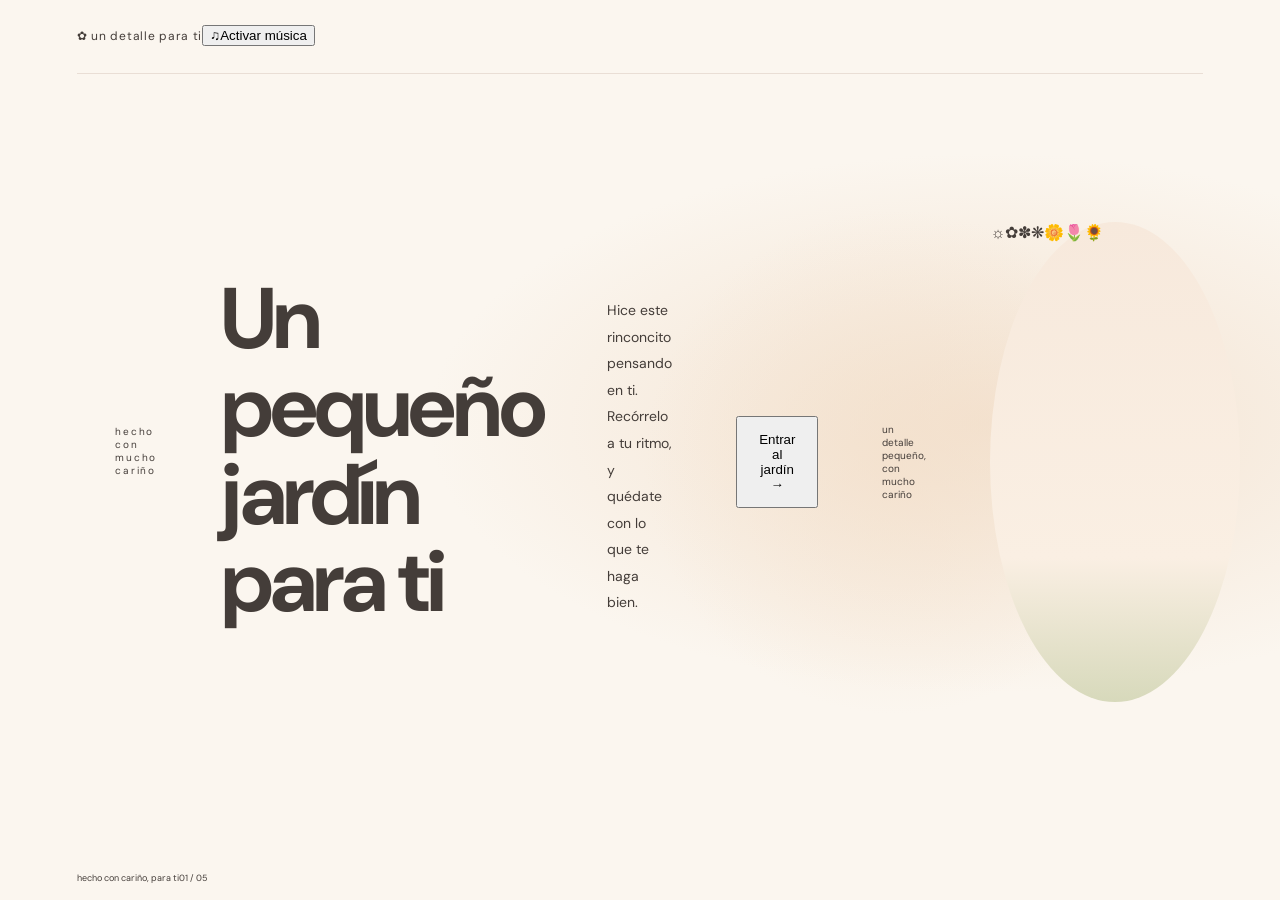
==== index.html @ b8c725e8 "Crear página de regalo" ====
<!doctype html>
<html lang="es">
<head>
  <meta charset="utf-8">
  <meta name="viewport" content="width=device-width, initial-scale=1">
  <meta name="theme-color" content="#fff8f1">
  <meta name="description" content="Un pequeño jardín hecho con cariño, para ti.">
  <title>Un jardín para ti</title>
  <link rel="preconnect" href="https://fonts.googleapis.com">
  <link rel="preconnect" href="https://fonts.gstatic.com" crossorigin>
  <link href="https://fonts.googleapis.com/css2?family=DM+Sans:wght@400;500;600;700&family=Playfair+Display:wght@500;600;700&display=swap" rel="stylesheet">
  <link rel="stylesheet" href="style.css">
  <script src="script.js" defer></script>
</head>
<body>
  <main class="garden" aria-live="polite">
    <div class="topline"><span class="brand"><span class="brand-dot">✿</span> un detalle para ti</span><button class="sound" id="sound" aria-pressed="false"><span id="soundIcon">♫</span><span id="soundLabel">Activar música</span></button></div>
    <div class="progress" aria-label="Progreso"><span id="progressFill"></span></div>
    <section class="scene active" data-scene="0">
      <div class="eyebrow">hecho con mucho cariño</div><div class="art art-meadow" aria-hidden="true"><span class="sun">☼</span><span class="floating f1">✿</span><span class="floating f2">✽</span><span class="floating f3">❋</span><span class="flower big">🌼</span><span class="flower small one">🌷</span><span class="flower small two">🌻</span><span class="hill"></span></div>
      <h1>Un pequeño jardín<br>para ti</h1><p class="copy">Hice este rinconcito pensando en ti.<br>Recórrelo a tu ritmo, y quédate con lo que te haga bien.</p>
      <button class="primary next">Entrar al jardín <span>→</span></button><p class="hint">un detalle pequeño, con mucho cariño</p>
    </section>
    <section class="scene" data-scene="1">
      <div class="eyebrow">01 · un poco de luz</div><div class="bouquet bouquet-sun" aria-hidden="true"><span>🌻</span><span>🌼</span><span>🌻</span><span>🌼</span><span>🌻</span><i>✿</i><i>✿</i></div>
      <h2>Como estas flores,<br>tú también haces<br>más bonito el día.</h2><p class="copy">Ojalá hoy encuentres una pequeña cosa que te saque una sonrisa. Y si no, también está bien.</p>
      <div class="nav"><button class="text-button back">← Volver</button><button class="primary next">Seguir <span>→</span></button></div>
    </section>
    <section class="scene" data-scene="2">
      <div class="eyebrow">02 · un lugar tranquilo</div><div class="bouquet bouquet-calm" aria-hidden="true"><span>🪻</span><span>🤍</span><span>🪻</span><span>🌿</span><span>🤍</span><span>🌿</span></div>
      <h2>No tienes que<br>estar bien todo<br>el tiempo.</h2><p class="copy">Puedes sentir lo que sientes, a tu manera y a tu tiempo. No tienes que cargar con todo en silencio.</p>
      <div class="note"><span>♡</span> Si quieres hablar, aquí estoy. Si prefieres compañía en silencio, también.</div>
      <div class="nav"><button class="text-button back">← Volver</button><button class="primary next">Seguir <span>→</span></button></div>
    </section>
    <section class="scene" data-scene="3">
      <div class="eyebrow">03 · cosas que se quedan</div><div class="memory-art" aria-hidden="true"><span>☁</span><div class="arch"><div class="arch-inner">🌷<br>🌿<br>🌼</div></div><span>✧</span></div>
      <h2>El cariño que<br>nos dan deja<br>huellitas de luz.</h2><p class="copy">Hay personas y momentos que siguen siendo parte de nosotros. Si recordarlo te hace bien, puedes guardar cerca lo bonito que compartieron.</p>
      <div class="nav"><button class="text-button back">← Volver</button><button class="primary next">Una última cosa <span>→</span></button></div>
    </section>
    <section class="scene" data-scene="4">
      <div class="eyebrow">para cerrar, un abrazo</div><div class="heart-art" aria-hidden="true"><span>♡</span><i>✿</i><i>✧</i><i>❋</i></div>
      <h2>No puedo quitar<br>lo que duele, pero<br>puedo estar aquí.</h2><p class="copy">Me importas mucho. Para los días ligeros y para los días difíciles. Gracias por dejarme acompañarte.</p>
      <div class="signature">con mucho cariño <span>♡</span></div><div class="nav"><button class="text-button back">← Volver</button><button class="primary" id="restart">Volver al inicio <span>↺</span></button></div>
    </section>
    <footer><span>hecho con cariño, para ti</span><span id="pageCount">01 / 05</span></footer>
  </main>
  <audio id="music" loop preload="none"><source src="music.mp3" type="audio/mpeg"></audio>
</body>
</html>
---- style.css ----
/* Experiencia a pantalla completa, adaptable a móvil y escritorio */
*{box-sizing:border-box}html,body{margin:0;min-height:100%;font-family:'DM Sans',sans-serif;color:#443d39}body{background:#fbf4ed}.garden{position:relative;width:100%;min-height:100svh;height:100svh;padding:24px clamp(22px,6vw,86px) 16px;border:0;border-radius:0;background:radial-gradient(ellipse at 77% 47%,#f3e2d0 0,transparent 40%),#fbf6ef;box-shadow:none;display:flex;flex-direction:column;overflow:hidden}.topline{height:39px;flex:none}.brand{font-size:12px;letter-spacing:.06em}.progress{height:1px;background:#e9ded5;margin-top:10px;flex:none}.progress span{background:#bd8274}.scene{position:absolute;inset:70px 0 47px;display:none;flex-direction:row;align-items:center;justify-content:space-between;text-align:left;padding:clamp(32px,9vw,150px);gap:5vw;animation:arrival .8s cubic-bezier(.2,.75,.2,1) both}.scene.active{display:flex}.scene:before{content:'';position:absolute;width:min(42vw,510px);height:min(42vw,510px);right:10%;top:50%;transform:translateY(-50%);background:radial-gradient(circle,#f3dfca9c 0,transparent 70%);border-radius:50%;z-index:-1}.scene:nth-of-type(3):before{background:radial-gradient(circle,#f6e2b777,transparent 70%)}.scene:nth-of-type(4):before{background:radial-gradient(circle,#e6e0eea8,transparent 70%)}.scene:nth-of-type(5):before{background:radial-gradient(circle,#e4e6d5a8,transparent 70%)}.scene:nth-of-type(6):before{background:radial-gradient(circle,#f4dfd8a8,transparent 70%)}@keyframes arrival{from{opacity:0;transform:translateY(22px)}to{opacity:1;transform:none}}.eyebrow{font-size:10px;letter-spacing:.18em;margin-bottom:21px}h1,h2{font-size:clamp(48px,7vw,86px);line-height:1.02;letter-spacing:-.04em;margin:0 0 20px}h2{font-size:clamp(42px,6vw,72px)}.copy{font-size:14px;line-height:1.9;max-width:390px;margin-bottom:24px}.scene>.art,.scene>.bouquet,.scene>.memory-art,.scene>.heart-art{order:2;flex:0 1 45%;max-width:480px;min-width:250px;height:min(57vh,480px);width:45%;margin:0 auto 0;animation:drift 6s ease-in-out infinite}.art-meadow{border-radius:50%;background:linear-gradient(#f7e9dc,#faefe3 70%,#d7d9bb)}.sun{animation:glow 4s infinite}.flower{animation:bloom 1.4s cubic-bezier(.2,.8,.2,1) both,drift 5s 1.5s ease-in-out infinite alternate}.flower.one{animation-delay:.2s,1.7s}.flower.two{animation-delay:.4s,1.9s}.bouquet{filter:drop-shadow(0 18px 20px #7760451b)}.bouquet span{animation:petal 4s ease-in-out infinite alternate}.bouquet span:nth-child(even){animation-delay:.5s}.memory-art{border-radius:48% 48% 20px 20px;background:linear-gradient(#e5e7d8,#eee4d6);font-size:42px}.arch{height:75%;width:58%;border:12px solid #f8f1e8}.arch-inner{font-size:clamp(30px,5vw,56px)}.heart-art>span{animation:heartbeat 2.5s infinite}.signature{font-size:20px}.nav{max-width:390px;margin-top:16px}footer{margin-top:auto;font-size:9px}.hint{font-size:10px}@keyframes drift{50%{transform:translateY(-10px)}}@keyframes bloom{from{transform:scale(.3) rotate(-20deg);opacity:0}to{opacity:1}}@keyframes glow{50%{opacity:.55;transform:scale(1.1)}}@keyframes petal{to{transform:translateY(-5px) rotate(3deg)}}@keyframes heartbeat{50%{transform:scale(1.08)}}.primary{padding:14px 21px}.primary:hover{transform:translateY(-2px)}button:focus-visible{outline:2px solid #a9635a;outline-offset:3px}@media(max-width:700px){.garden{padding:19px 22px 13px}.topline{height:34px}.progress{margin-top:10px}.scene{inset:64px 0 44px;flex-direction:column;justify-content:center;align-items:center;text-align:center;padding:20px 27px;gap:0}.scene:before{width:88vw;height:88vw;max-height:40vh;top:32%}.eyebrow{margin:0 0 10px;font-size:9px}.scene h1,.scene h2{font-size:clamp(39px,11vw,58px);margin:0 0 11px}.scene .copy{font-size:12px;line-height:1.7;margin:0 auto 12px}.scene>.art,.scene>.bouquet,.scene>.memory-art,.scene>.heart-art{order:0;flex:0 0 auto;width:min(73vw,315px);min-width:0;height:min(29svh,245px);margin:0 auto 6px}.art-meadow{width:min(66vw,255px)!important;height:min(27svh,220px)!important}.flower.big{font-size:58px}.flower.small{font-size:33px}.bouquet span{font-size:44px}.bouquet span:nth-child(2),.bouquet span:nth-child(5){font-size:38px}.memory-art{font-size:35px}.arch{height:77%;width:56%;border-width:9px}.heart-art>span{font-size:92px}.nav{max-width:330px;margin:10px auto 0}.primary{padding:12px 17px;font-size:12px}.text-button{font-size:11px}.note{font-size:10px;margin:0 auto 8px}.signature{font-size:17px;margin:2px 0 7px}footer{padding-top:9px}}@media(max-height:700px) and (max-width:700px){.scene{padding-top:8px;padding-bottom:8px}.scene>.art,.scene>.bouquet,.scene>.memory-art,.scene>.heart-art{height:23svh;margin-bottom:2px}.art-meadow{height:21svh!important}.scene h1,.scene h2{font-size:40px}.scene .copy{font-size:11px;margin-bottom:7px}.eyebrow{margin-bottom:5px}.nav{margin-top:4px}.note{padding:8px 10px}}
@media(prefers-reduced-motion:reduce){*,*::before,*::after{animation-duration:.01ms!important;animation-iteration-count:1!important;scroll-behavior:auto!important;transition-duration:.01ms!important}}
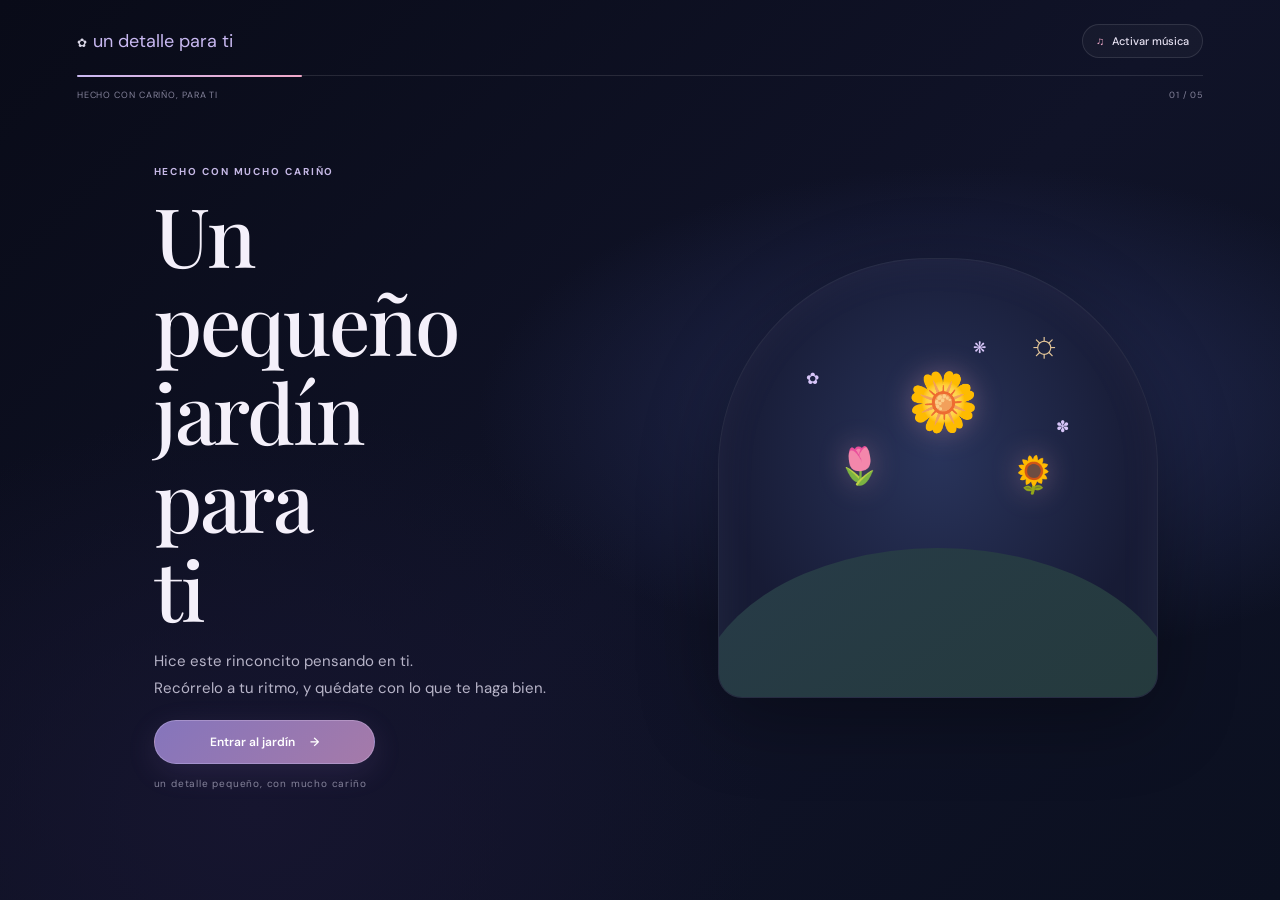
==== commit a3329bf3: "Actualizar tema nocturno y ordenar la página" ====
--- a/index.html
+++ b/index.html
@@ -1,49 +1,114 @@
 <!doctype html>
 <html lang="es">
-<head>
-  <meta charset="utf-8">
-  <meta name="viewport" content="width=device-width, initial-scale=1">
-  <meta name="theme-color" content="#fff8f1">
-  <meta name="description" content="Un pequeño jardín hecho con cariño, para ti.">
-  <title>Un jardín para ti</title>
-  <link rel="preconnect" href="https://fonts.googleapis.com">
-  <link rel="preconnect" href="https://fonts.gstatic.com" crossorigin>
-  <link href="https://fonts.googleapis.com/css2?family=DM+Sans:wght@400;500;600;700&family=Playfair+Display:wght@500;600;700&display=swap" rel="stylesheet">
-  <link rel="stylesheet" href="style.css">
-  <script src="script.js" defer></script>
-</head>
-<body>
-  <main class="garden" aria-live="polite">
-    <div class="topline"><span class="brand"><span class="brand-dot">✿</span> un detalle para ti</span><button class="sound" id="sound" aria-pressed="false"><span id="soundIcon">♫</span><span id="soundLabel">Activar música</span></button></div>
-    <div class="progress" aria-label="Progreso"><span id="progressFill"></span></div>
-    <section class="scene active" data-scene="0">
-      <div class="eyebrow">hecho con mucho cariño</div><div class="art art-meadow" aria-hidden="true"><span class="sun">☼</span><span class="floating f1">✿</span><span class="floating f2">✽</span><span class="floating f3">❋</span><span class="flower big">🌼</span><span class="flower small one">🌷</span><span class="flower small two">🌻</span><span class="hill"></span></div>
-      <h1>Un pequeño jardín<br>para ti</h1><p class="copy">Hice este rinconcito pensando en ti.<br>Recórrelo a tu ritmo, y quédate con lo que te haga bien.</p>
-      <button class="primary next">Entrar al jardín <span>→</span></button><p class="hint">un detalle pequeño, con mucho cariño</p>
-    </section>
-    <section class="scene" data-scene="1">
-      <div class="eyebrow">01 · un poco de luz</div><div class="bouquet bouquet-sun" aria-hidden="true"><span>🌻</span><span>🌼</span><span>🌻</span><span>🌼</span><span>🌻</span><i>✿</i><i>✿</i></div>
-      <h2>Como estas flores,<br>tú también haces<br>más bonito el día.</h2><p class="copy">Ojalá hoy encuentres una pequeña cosa que te saque una sonrisa. Y si no, también está bien.</p>
-      <div class="nav"><button class="text-button back">← Volver</button><button class="primary next">Seguir <span>→</span></button></div>
-    </section>
-    <section class="scene" data-scene="2">
-      <div class="eyebrow">02 · un lugar tranquilo</div><div class="bouquet bouquet-calm" aria-hidden="true"><span>🪻</span><span>🤍</span><span>🪻</span><span>🌿</span><span>🤍</span><span>🌿</span></div>
-      <h2>No tienes que<br>estar bien todo<br>el tiempo.</h2><p class="copy">Puedes sentir lo que sientes, a tu manera y a tu tiempo. No tienes que cargar con todo en silencio.</p>
-      <div class="note"><span>♡</span> Si quieres hablar, aquí estoy. Si prefieres compañía en silencio, también.</div>
-      <div class="nav"><button class="text-button back">← Volver</button><button class="primary next">Seguir <span>→</span></button></div>
-    </section>
-    <section class="scene" data-scene="3">
-      <div class="eyebrow">03 · cosas que se quedan</div><div class="memory-art" aria-hidden="true"><span>☁</span><div class="arch"><div class="arch-inner">🌷<br>🌿<br>🌼</div></div><span>✧</span></div>
-      <h2>El cariño que<br>nos dan deja<br>huellitas de luz.</h2><p class="copy">Hay personas y momentos que siguen siendo parte de nosotros. Si recordarlo te hace bien, puedes guardar cerca lo bonito que compartieron.</p>
-      <div class="nav"><button class="text-button back">← Volver</button><button class="primary next">Una última cosa <span>→</span></button></div>
-    </section>
-    <section class="scene" data-scene="4">
-      <div class="eyebrow">para cerrar, un abrazo</div><div class="heart-art" aria-hidden="true"><span>♡</span><i>✿</i><i>✧</i><i>❋</i></div>
-      <h2>No puedo quitar<br>lo que duele, pero<br>puedo estar aquí.</h2><p class="copy">Me importas mucho. Para los días ligeros y para los días difíciles. Gracias por dejarme acompañarte.</p>
-      <div class="signature">con mucho cariño <span>♡</span></div><div class="nav"><button class="text-button back">← Volver</button><button class="primary" id="restart">Volver al inicio <span>↺</span></button></div>
-    </section>
-    <footer><span>hecho con cariño, para ti</span><span id="pageCount">01 / 05</span></footer>
-  </main>
-  <audio id="music" loop preload="none"><source src="music.mp3" type="audio/mpeg"></audio>
-</body>
+  <head>
+    <meta charset="utf-8">
+    <meta name="viewport" content="width=device-width, initial-scale=1">
+    <meta name="theme-color" content="#090b18">
+    <meta name="description" content="Un pequeño jardín hecho con cariño, para ti.">
+    <title>Un jardín para ti</title>
+    <link rel="preconnect" href="https://fonts.googleapis.com">
+    <link rel="preconnect" href="https://fonts.gstatic.com" crossorigin>
+    <link href="https://fonts.googleapis.com/css2?family=DM+Sans:wght@400;500;600;700&family=Playfair+Display:wght@500;600;700&display=swap" rel="stylesheet">
+    <link rel="stylesheet" href="style.css">
+    <script src="script.js" defer></script>
+  </head>
+  <body>
+    <main class="garden" aria-live="polite">
+      <div class="topline">
+        <span class="brand"><span class="brand-dot">✿</span> un detalle para ti</span>
+        <button class="sound" id="sound" aria-pressed="false">
+          <span id="soundIcon">♫</span>
+          <span id="soundLabel">Activar música</span>
+        </button>
+      </div>
+
+      <div class="progress" aria-label="Progreso">
+        <span id="progressFill"></span>
+      </div>
+
+      <section class="scene active" data-scene="0">
+        <div class="eyebrow">hecho con mucho cariño</div>
+        <div class="art art-meadow" aria-hidden="true">
+          <span class="sun">☼</span>
+          <span class="floating f1">✿</span>
+          <span class="floating f2">✽</span>
+          <span class="floating f3">❋</span>
+          <span class="flower big">🌼</span>
+          <span class="flower small one">🌷</span>
+          <span class="flower small two">🌻</span>
+          <span class="hill"></span>
+        </div>
+        <h1>Un pequeño jardín<br>para ti</h1>
+        <p class="copy">Hice este rinconcito pensando en ti.<br>Recórrelo a tu ritmo, y quédate con lo que te haga bien.</p>
+        <button class="primary next">Entrar al jardín <span>→</span></button>
+        <p class="hint">un detalle pequeño, con mucho cariño</p>
+      </section>
+
+      <section class="scene" data-scene="1">
+        <div class="eyebrow">01 · un poco de luz</div>
+        <div class="bouquet bouquet-sun" aria-hidden="true">
+          <span>🌻</span><span>🌼</span><span>🌻</span><span>🌼</span><span>🌻</span>
+          <i>✿</i><i>✿</i>
+        </div>
+        <h2>Como estas flores,<br>tú también haces<br>más bonito el día.</h2>
+        <p class="copy">Ojalá hoy encuentres una pequeña cosa que te saque una sonrisa. Y si no, también está bien.</p>
+        <div class="nav">
+          <button class="text-button back">← Volver</button>
+          <button class="primary next">Seguir <span>→</span></button>
+        </div>
+      </section>
+
+      <section class="scene" data-scene="2">
+        <div class="eyebrow">02 · un lugar tranquilo</div>
+        <div class="bouquet bouquet-calm" aria-hidden="true">
+          <span>🪻</span><span>🤍</span><span>🪻</span><span>🌿</span><span>🤍</span><span>🌿</span>
+        </div>
+        <h2>No tienes que<br>estar bien todo<br>el tiempo.</h2>
+        <p class="copy">Puedes sentir lo que sientes, a tu manera y a tu tiempo. No tienes que cargar con todo en silencio.</p>
+        <div class="note"><span>♡</span> Si quieres hablar, aquí estoy. Si prefieres compañía en silencio, también.</div>
+        <div class="nav">
+          <button class="text-button back">← Volver</button>
+          <button class="primary next">Seguir <span>→</span></button>
+        </div>
+      </section>
+
+      <section class="scene" data-scene="3">
+        <div class="eyebrow">03 · cosas que se quedan</div>
+        <div class="memory-art" aria-hidden="true">
+          <span>☁</span>
+          <div class="arch"><div class="arch-inner">🌷<br>🌿<br>🌼</div></div>
+          <span>✧</span>
+        </div>
+        <h2>El cariño que<br>nos dan deja<br>huellitas de luz.</h2>
+        <p class="copy">Hay personas y momentos que siguen siendo parte de nosotros. Si recordarlo te hace bien, puedes guardar cerca lo bonito que compartieron.</p>
+        <div class="nav">
+          <button class="text-button back">← Volver</button>
+          <button class="primary next">Una última cosa <span>→</span></button>
+        </div>
+      </section>
+
+      <section class="scene" data-scene="4">
+        <div class="eyebrow">para cerrar, un abrazo</div>
+        <div class="heart-art" aria-hidden="true">
+          <span>♡</span><i>✿</i><i>✧</i><i>❋</i>
+        </div>
+        <h2>No puedo quitar<br>lo que duele, pero<br>puedo estar aquí.</h2>
+        <p class="copy">Me importas mucho. Para los días ligeros y para los días difíciles. Gracias por dejarme acompañarte.</p>
+        <div class="signature">con mucho cariño <span>♡</span></div>
+        <div class="nav">
+          <button class="text-button back">← Volver</button>
+          <button class="primary" id="restart">Volver al inicio <span>↺</span></button>
+        </div>
+      </section>
+
+      <footer>
+        <span>hecho con cariño, para ti</span>
+        <span id="pageCount">01 / 05</span>
+      </footer>
+    </main>
+
+    <audio id="music" loop preload="none">
+      <source src="music.mp3" type="audio/mpeg">
+    </audio>
+  </body>
 </html>
--- a/style.css
+++ b/style.css
@@ -1,3 +1,237 @@
-/* Experiencia a pantalla completa, adaptable a móvil y escritorio */
-*{box-sizing:border-box}html,body{margin:0;min-height:100%;font-family:'DM Sans',sans-serif;color:#443d39}body{background:#fbf4ed}.garden{position:relative;width:100%;min-height:100svh;height:100svh;padding:24px clamp(22px,6vw,86px) 16px;border:0;border-radius:0;background:radial-gradient(ellipse at 77% 47%,#f3e2d0 0,transparent 40%),#fbf6ef;box-shadow:none;display:flex;flex-direction:column;overflow:hidden}.topline{height:39px;flex:none}.brand{font-size:12px;letter-spacing:.06em}.progress{height:1px;background:#e9ded5;margin-top:10px;flex:none}.progress span{background:#bd8274}.scene{position:absolute;inset:70px 0 47px;display:none;flex-direction:row;align-items:center;justify-content:space-between;text-align:left;padding:clamp(32px,9vw,150px);gap:5vw;animation:arrival .8s cubic-bezier(.2,.75,.2,1) both}.scene.active{display:flex}.scene:before{content:'';position:absolute;width:min(42vw,510px);height:min(42vw,510px);right:10%;top:50%;transform:translateY(-50%);background:radial-gradient(circle,#f3dfca9c 0,transparent 70%);border-radius:50%;z-index:-1}.scene:nth-of-type(3):before{background:radial-gradient(circle,#f6e2b777,transparent 70%)}.scene:nth-of-type(4):before{background:radial-gradient(circle,#e6e0eea8,transparent 70%)}.scene:nth-of-type(5):before{background:radial-gradient(circle,#e4e6d5a8,transparent 70%)}.scene:nth-of-type(6):before{background:radial-gradient(circle,#f4dfd8a8,transparent 70%)}@keyframes arrival{from{opacity:0;transform:translateY(22px)}to{opacity:1;transform:none}}.eyebrow{font-size:10px;letter-spacing:.18em;margin-bottom:21px}h1,h2{font-size:clamp(48px,7vw,86px);line-height:1.02;letter-spacing:-.04em;margin:0 0 20px}h2{font-size:clamp(42px,6vw,72px)}.copy{font-size:14px;line-height:1.9;max-width:390px;margin-bottom:24px}.scene>.art,.scene>.bouquet,.scene>.memory-art,.scene>.heart-art{order:2;flex:0 1 45%;max-width:480px;min-width:250px;height:min(57vh,480px);width:45%;margin:0 auto 0;animation:drift 6s ease-in-out infinite}.art-meadow{border-radius:50%;background:linear-gradient(#f7e9dc,#faefe3 70%,#d7d9bb)}.sun{animation:glow 4s infinite}.flower{animation:bloom 1.4s cubic-bezier(.2,.8,.2,1) both,drift 5s 1.5s ease-in-out infinite alternate}.flower.one{animation-delay:.2s,1.7s}.flower.two{animation-delay:.4s,1.9s}.bouquet{filter:drop-shadow(0 18px 20px #7760451b)}.bouquet span{animation:petal 4s ease-in-out infinite alternate}.bouquet span:nth-child(even){animation-delay:.5s}.memory-art{border-radius:48% 48% 20px 20px;background:linear-gradient(#e5e7d8,#eee4d6);font-size:42px}.arch{height:75%;width:58%;border:12px solid #f8f1e8}.arch-inner{font-size:clamp(30px,5vw,56px)}.heart-art>span{animation:heartbeat 2.5s infinite}.signature{font-size:20px}.nav{max-width:390px;margin-top:16px}footer{margin-top:auto;font-size:9px}.hint{font-size:10px}@keyframes drift{50%{transform:translateY(-10px)}}@keyframes bloom{from{transform:scale(.3) rotate(-20deg);opacity:0}to{opacity:1}}@keyframes glow{50%{opacity:.55;transform:scale(1.1)}}@keyframes petal{to{transform:translateY(-5px) rotate(3deg)}}@keyframes heartbeat{50%{transform:scale(1.08)}}.primary{padding:14px 21px}.primary:hover{transform:translateY(-2px)}button:focus-visible{outline:2px solid #a9635a;outline-offset:3px}@media(max-width:700px){.garden{padding:19px 22px 13px}.topline{height:34px}.progress{margin-top:10px}.scene{inset:64px 0 44px;flex-direction:column;justify-content:center;align-items:center;text-align:center;padding:20px 27px;gap:0}.scene:before{width:88vw;height:88vw;max-height:40vh;top:32%}.eyebrow{margin:0 0 10px;font-size:9px}.scene h1,.scene h2{font-size:clamp(39px,11vw,58px);margin:0 0 11px}.scene .copy{font-size:12px;line-height:1.7;margin:0 auto 12px}.scene>.art,.scene>.bouquet,.scene>.memory-art,.scene>.heart-art{order:0;flex:0 0 auto;width:min(73vw,315px);min-width:0;height:min(29svh,245px);margin:0 auto 6px}.art-meadow{width:min(66vw,255px)!important;height:min(27svh,220px)!important}.flower.big{font-size:58px}.flower.small{font-size:33px}.bouquet span{font-size:44px}.bouquet span:nth-child(2),.bouquet span:nth-child(5){font-size:38px}.memory-art{font-size:35px}.arch{height:77%;width:56%;border-width:9px}.heart-art>span{font-size:92px}.nav{max-width:330px;margin:10px auto 0}.primary{padding:12px 17px;font-size:12px}.text-button{font-size:11px}.note{font-size:10px;margin:0 auto 8px}.signature{font-size:17px;margin:2px 0 7px}footer{padding-top:9px}}@media(max-height:700px) and (max-width:700px){.scene{padding-top:8px;padding-bottom:8px}.scene>.art,.scene>.bouquet,.scene>.memory-art,.scene>.heart-art{height:23svh;margin-bottom:2px}.art-meadow{height:21svh!important}.scene h1,.scene h2{font-size:40px}.scene .copy{font-size:11px;margin-bottom:7px}.eyebrow{margin-bottom:5px}.nav{margin-top:4px}.note{padding:8px 10px}}
-@media(prefers-reduced-motion:reduce){*,*::before,*::after{animation-duration:.01ms!important;animation-iteration-count:1!important;scroll-behavior:auto!important;transition-duration:.01ms!important}}
+:root {
+  color-scheme: dark;
+  --ink: #f2edf7;
+  --muted: #b7b4c8;
+  --lavender: #c9b9f2;
+  --pink: #f0a8c8;
+  --line: #ffffff1c;
+  --night: #090b18;
+  --panel: #111529;
+}
+
+* { box-sizing: border-box; }
+html, body { min-height: 100%; margin: 0; }
+body {
+  background: var(--night);
+  color: var(--ink);
+  font-family: 'DM Sans', sans-serif;
+}
+button { font: inherit; }
+.garden {
+  position: relative;
+  display: flex;
+  width: 100%;
+  min-height: 620px;
+  height: 100svh;
+  flex-direction: column;
+  overflow: hidden;
+  padding: 24px clamp(22px, 6vw, 86px) 16px;
+  background:
+    radial-gradient(ellipse at 76% 46%, #242c56 0, transparent 36%),
+    radial-gradient(ellipse at 20% 90%, #16152f 0, transparent 35%),
+    linear-gradient(135deg, #090b18, #101328 55%, #0b1020);
+}
+.topline {
+  z-index: 3;
+  display: flex;
+  min-height: 34px;
+  align-items: center;
+  justify-content: space-between;
+}
+.brand { color: var(--lavender); font-size: 18px; }
+.brand > span:last-child { color: #dad7e7; font-size: 12px; letter-spacing: .06em; }
+.sound {
+  cursor: pointer;
+  border: 1px solid var(--line);
+  border-radius: 24px;
+  padding: 9px 13px;
+  background: #ffffff08;
+  color: #e7e2f3;
+  font: 500 11px 'DM Sans', sans-serif;
+  transition: background .25s, border-color .25s;
+}
+.sound:hover { border-color: #c9b9f277; background: #c9b9f211; }
+.sound span:first-child { margin-right: 5px; color: var(--pink); }
+.progress { height: 1px; flex: none; margin-top: 17px; background: var(--line); }
+.progress span {
+  display: block;
+  width: 20%;
+  height: 2px;
+  border-radius: 2px;
+  background: linear-gradient(90deg, var(--lavender), var(--pink));
+  transition: width .5s ease;
+}
+.scene {
+  position: absolute;
+  inset: 78px 0 48px;
+  display: none;
+  flex-direction: column;
+  align-items: center;
+  justify-content: center;
+  overflow: hidden;
+  padding: 30px 7vw;
+  text-align: center;
+  animation: arrive .65s ease both;
+}
+.scene.active { display: flex; }
+@keyframes arrive {
+  from { opacity: 0; transform: translateY(16px); }
+  to { opacity: 1; transform: translateY(0); }
+}
+.eyebrow {
+  margin: 0 0 14px;
+  color: #c6b9e6;
+  font-size: 10px;
+  font-weight: 700;
+  letter-spacing: .19em;
+  text-transform: uppercase;
+}
+h1, h2 {
+  max-width: 820px;
+  margin: 5px 0 15px;
+  color: #f4f0fa;
+  font: 500 clamp(40px, 5.2vw, 70px)/1.08 'Playfair Display', serif;
+  letter-spacing: -.025em;
+  text-wrap: balance;
+}
+h1 { font-size: clamp(46px, 6.5vw, 82px); }
+.copy {
+  width: min(100%, 520px);
+  margin: 0 auto 20px;
+  color: var(--muted);
+  font-size: 15px;
+  line-height: 1.8;
+  text-wrap: pretty;
+}
+.primary {
+  cursor: pointer;
+  border: 1px solid #d4c8f255;
+  border-radius: 28px;
+  padding: 13px 21px;
+  background: linear-gradient(135deg, #8575bc, #a57aa9);
+  color: white;
+  font-size: 12px;
+  font-weight: 600;
+  box-shadow: 0 8px 30px #9a7bce24;
+  transition: transform .2s, box-shadow .2s;
+}
+.primary:hover { transform: translateY(-2px); box-shadow: 0 12px 32px #9a7bce40; }
+.primary span { margin-left: 12px; }
+.hint { margin: 13px 0 0; color: #85839b; font-size: 10px; letter-spacing: .08em; }
+.art, .bouquet, .memory-art, .heart-art {
+  position: relative;
+  display: grid;
+  width: min(100%, 340px);
+  height: clamp(150px, 25vh, 240px);
+  flex: none;
+  place-items: center;
+  margin: 0 auto 15px;
+}
+.art-meadow {
+  overflow: hidden;
+  border: 1px solid #ffffff12;
+  border-radius: 48% 48% 24px 24px;
+  background: radial-gradient(ellipse at 50% 45%, #29345b, #171b35 68%, #171d32);
+  box-shadow: 0 20px 80px #0005, inset 0 0 40px #ad9ef013;
+}
+.sun {
+  position: absolute;
+  top: 14%;
+  right: 22%;
+  color: #e6c89a;
+  font-size: 36px;
+  animation: glow 4s ease-in-out infinite;
+}
+.flower { position: absolute; z-index: 2; filter: drop-shadow(0 0 14px #f5aac455); animation: sway 4s ease-in-out infinite alternate; }
+.flower.big { top: 24%; left: 43%; font-size: 58px; }
+.flower.small { font-size: 36px; }
+.flower.one { top: 42%; left: 27%; animation-delay: -.6s; }
+.flower.two { top: 44%; right: 23%; animation-delay: -1.2s; }
+.hill { position: absolute; right: -5%; bottom: -36%; left: -5%; height: 70%; border-radius: 50% 50% 0 0; background: linear-gradient(145deg, #273b48, #243a39); }
+.floating, .star { position: absolute; color: #d7c5f8; animation: sparkle 2.5s ease-in-out infinite; }
+.f1 { top: 25%; left: 20%; }.f2 { top: 36%; right: 20%; animation-delay: .8s; }.f3 { top: 18%; left: 58%; animation-delay: 1.4s; }
+.bouquet { min-height: 170px; overflow: hidden; border-radius: 48%; background: radial-gradient(ellipse, #302942, #171b32 68%, transparent 70%); font-size: 49px; }
+.bouquet span { margin-left: -9px; font-size: 43px; }
+.bouquet-sun i { position: absolute; z-index: 2; color: #e8c77f; font-style: normal; }
+.bouquet-sun i:first-of-type { top: 23%; left: 23%; }.bouquet-sun i:last-of-type { top: 28%; right: 23%; }
+.bouquet-calm { background: radial-gradient(ellipse, #292b4a, #171a30 68%, transparent 70%); }
+.note { width: min(100%, 430px); margin: 0 auto 10px; border: 1px solid #ffffff16; border-radius: 14px; padding: 11px 15px; background: #ffffff08; color: #ccc5dd; font-size: 12px; line-height: 1.6; }
+.note span { margin-right: 6px; color: var(--pink); }
+.memory-art { border: 1px solid #ffffff13; border-radius: 48% 48% 18px 18px; background: linear-gradient(#222c44, #1b2940 70%, #223b3c); }
+.memory-art > span { position: absolute; top: 18%; right: 20%; color: #e2c98e; }
+.arch { width: 125px; height: 82%; border: 9px solid #b9abc846; border-bottom: 0; border-radius: 80px 80px 0 0; padding: 10px 10px 0; }
+.arch-inner { display: grid; height: 100%; place-content: center; border-radius: 60px 60px 0 0; background: linear-gradient(#29344a, #30414a); font-size: 30px; line-height: 1.2; }
+.heart-art { background: radial-gradient(circle, #442b48, #1b1c36 58%, transparent 70%); }
+.heart-art > span { color: #f0a8c8; font: 130px 'Playfair Display', serif; text-shadow: 0 0 35px #f0a8c866; animation: heartbeat 2.4s ease-in-out infinite; }
+.heart-art i { position: absolute; color: #d5c3f2; font-size: 21px; font-style: normal; animation: sparkle 2s infinite; }
+.heart-art i:nth-of-type(1) { top: 20%; left: 21%; }.heart-art i:nth-of-type(2) { top: 28%; right: 18%; }.heart-art i:nth-of-type(3) { bottom: 20%; left: 29%; }
+.signature { margin: 0 0 11px; color: #d7c9e8; font: italic 17px 'Playfair Display', serif; }
+.signature span { color: var(--pink); }
+.nav { display: flex; width: min(100%, 440px); align-items: center; justify-content: space-between; margin: 5px auto 0; }
+.text-button { cursor: pointer; border: 0; padding: 10px 2px; background: transparent; color: #aaa5bd; font: 500 11px 'DM Sans', sans-serif; }
+footer { display: flex; min-height: 25px; align-items: end; justify-content: space-between; color: #85839b; font-size: 9px; letter-spacing: .1em; text-transform: uppercase; }
+@keyframes sparkle { 50% { opacity: .45; transform: scale(.78); } }
+@keyframes sway { to { transform: rotate(5deg) translateY(-4px); } }
+@keyframes glow { 50% { opacity: .62; transform: scale(1.1); } }
+@keyframes heartbeat { 50% { transform: scale(1.08); } }
+
+@media (min-width: 900px) and (min-height: 650px) {
+  .scene { display: none; flex-direction: row; gap: clamp(5vw, 9vw, 150px); padding: 90px 12vw 65px; text-align: left; }
+  .scene.active { display: flex; }
+  .scene > .eyebrow, .scene > h1, .scene > h2, .scene > .copy, .scene > .primary, .scene > .hint, .scene > .note, .scene > .signature, .scene > .nav { width: min(48%, 500px); max-width: 500px; margin-left: 0; margin-right: 0; }
+  .scene > .eyebrow { align-self: end; margin-bottom: -5px; }
+  .scene > h1, .scene > h2 { align-self: end; }
+  .scene > .copy { align-self: start; }
+  .scene > .art, .scene > .bouquet, .scene > .memory-art, .scene > .heart-art { width: min(37vw, 420px); height: min(55vh, 440px); margin: 0; }
+  .scene > .nav { justify-content: space-between; }
+}
+@media (max-width: 520px) {
+  .garden { min-height: 560px; padding: 17px 20px 12px; }
+  .topline { min-height: 32px; }
+  .progress { margin-top: 12px; }
+  .scene { inset: 66px 0 42px; padding: 18px 24px; }
+  h1 { font-size: clamp(43px, 12vw, 58px); }
+  h2 { font-size: clamp(35px, 9vw, 47px); }
+  .copy { max-width: 390px; font-size: 13px; line-height: 1.7; }
+  .art, .bouquet, .memory-art, .heart-art { height: min(24vh, 190px); margin-bottom: 10px; }
+  .flower.big { font-size: 49px; }
+  .flower.small { font-size: 30px; }
+  .bouquet { font-size: 39px; }.bouquet span { font-size: 34px; }
+  .heart-art > span { font-size: 105px; }
+  footer { font-size: 8px; }
+}
+@media (prefers-reduced-motion: reduce) {
+  *, *::before, *::after { scroll-behavior: auto !important; animation-duration: .01ms !important; animation-iteration-count: 1 !important; transition-duration: .01ms !important; }
+}
+@media (min-width: 900px) and (min-height: 650px) {
+  .scene {
+    display: none;
+    grid-template-columns: minmax(0, 1fr) minmax(320px, 42%);
+    grid-template-rows: auto auto auto auto auto auto;
+    align-content: center;
+    align-items: center;
+    justify-items: start;
+    column-gap: clamp(50px, 8vw, 130px);
+    row-gap: 0;
+    padding: 90px 12vw 65px;
+    text-align: left;
+  }
+  .scene.active { display: grid; }
+  .scene > .eyebrow { grid-column: 1; grid-row: 1; margin: 0 0 12px; }
+  .scene > .art, .scene > .bouquet, .scene > .memory-art, .scene > .heart-art {
+    grid-column: 2;
+    grid-row: 1 / span 6;
+    width: min(38vw, 440px);
+    height: min(55vh, 440px);
+    margin: 0;
+  }
+  .scene > h1, .scene > h2 { grid-column: 1; grid-row: 2; margin: 0 0 16px; }
+  .scene > .copy { grid-column: 1; grid-row: 3; width: min(100%, 480px); margin: 0 0 18px; }
+  .scene > .primary { grid-column: 1; grid-row: 4; }
+  .scene > .hint { grid-column: 1; grid-row: 5; }
+  .scene > .note { grid-column: 1; grid-row: 4; width: min(100%, 430px); margin: 0 0 8px; }
+  .scene > .signature { grid-column: 1; grid-row: 4; }
+  .scene > .nav { grid-column: 1; grid-row: 5; width: min(100%, 440px); margin: 0; }
+  .scene:has(.note) > .nav { grid-row: 5; }
+  .scene:has(.signature) > .nav { grid-row: 5; }
+}
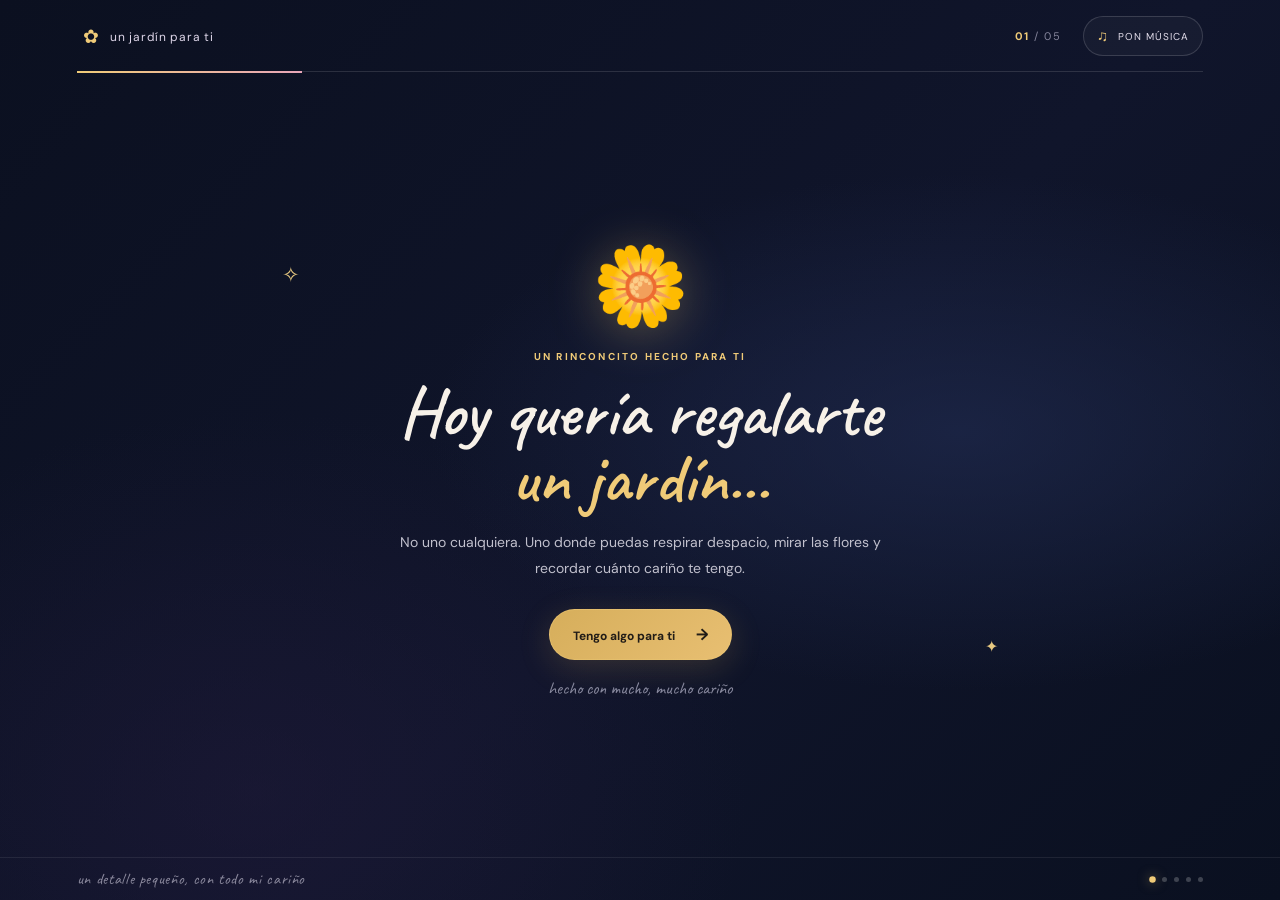
==== commit d766de4b: "Dar más personalidad al jardín" ====
--- a/index.html
+++ b/index.html
@@ -1,114 +1,102 @@
 <!doctype html>
 <html lang="es">
-  <head>
-    <meta charset="utf-8">
-    <meta name="viewport" content="width=device-width, initial-scale=1">
-    <meta name="theme-color" content="#090b18">
-    <meta name="description" content="Un pequeño jardín hecho con cariño, para ti.">
-    <title>Un jardín para ti</title>
-    <link rel="preconnect" href="https://fonts.googleapis.com">
-    <link rel="preconnect" href="https://fonts.gstatic.com" crossorigin>
-    <link href="https://fonts.googleapis.com/css2?family=DM+Sans:wght@400;500;600;700&family=Playfair+Display:wght@500;600;700&display=swap" rel="stylesheet">
-    <link rel="stylesheet" href="style.css">
-    <script src="script.js" defer></script>
-  </head>
-  <body>
-    <main class="garden" aria-live="polite">
-      <div class="topline">
-        <span class="brand"><span class="brand-dot">✿</span> un detalle para ti</span>
-        <button class="sound" id="sound" aria-pressed="false">
-          <span id="soundIcon">♫</span>
-          <span id="soundLabel">Activar música</span>
-        </button>
+<head>
+  <meta charset="UTF-8">
+  <meta name="viewport" content="width=device-width, initial-scale=1.0">
+  <meta name="theme-color" content="#0b1020">
+  <meta name="description" content="Un pequeño jardín nocturno, hecho especialmente para ti.">
+  <title>Un jardín para ti ✿</title>
+  <link rel="preconnect" href="https://fonts.googleapis.com">
+  <link rel="preconnect" href="https://fonts.gstatic.com" crossorigin>
+  <link href="https://fonts.googleapis.com/css2?family=Caveat:wght@400;500;600;700&family=DM+Sans:wght@400;500;600;700&display=swap" rel="stylesheet">
+  <link rel="stylesheet" href="style.css">
+  <script src="script.js" defer></script>
+</head>
+<body>
+  <div class="night-sky" aria-hidden="true"><i></i><i></i><i></i><i></i><i></i><i></i><i></i><i></i></div>
+  <div id="petals" aria-hidden="true"></div>
+
+  <audio id="music" loop preload="none"><source src="music.mp3" type="audio/mpeg"></audio>
+
+  <header class="site-header">
+    <button class="wordmark" id="homeButton" aria-label="Volver al inicio"><span>✿</span> un jardín para ti</button>
+    <div class="header-actions">
+      <div class="page-count" id="pageCount">01 <span>/ 05</span></div>
+      <button class="music-button" id="musicButton" aria-pressed="false"><span class="music-icon">♫</span><span id="musicLabel">pon música</span></button>
+    </div>
+  </header>
+  <div class="progress-track"><i id="progressBar"></i></div>
+
+  <main>
+    <section class="page active" id="page1" aria-hidden="false">
+      <div class="page-content hero-content">
+        <div class="hero-flower" aria-hidden="true">🌼</div>
+        <div class="eyebrow">UN RINCONCITO HECHO PARA TI</div>
+        <h1>Hoy quería regalarte<br><span>un jardín...</span></h1>
+        <p class="hero-text">No uno cualquiera. Uno donde puedas respirar despacio, mirar las flores y recordar cuánto cariño te tengo.</p>
+        <button class="next-button" data-next>Tengo algo para ti <span>→</span></button>
+        <div class="little-note">hecho con mucho, mucho cariño</div>
       </div>
+      <div class="hero-orbit orbit-one" aria-hidden="true">✧</div><div class="hero-orbit orbit-two" aria-hidden="true">✦</div>
+    </section>
 
-      <div class="progress" aria-label="Progreso">
-        <span id="progressFill"></span>
+    <section class="page" id="page2" aria-hidden="true">
+      <div class="page-content letter-layout">
+        <div class="scene-art letter-bouquet" aria-hidden="true"><div class="stem stem-a"></div><div class="stem stem-b"></div><div class="stem stem-c"></div><div class="paper-wrap"></div><span class="bloom bloom-a">🌻</span><span class="bloom bloom-b">🌼</span><span class="bloom bloom-c">🌷</span><span class="leaf leaf-a">❧</span><span class="leaf leaf-b">❧</span></div>
+        <div class="letter-copy">
+          <div class="eyebrow">UNA NOTITA PARA TI</div>
+          <h2>Déjame decirte<br>algo bonito...</h2>
+          <article class="letter-card">
+            <p>Quería hacerte un lugarcito al que pudieras venir cuando necesites un respiro.</p>
+            <p>No tienes que contestar nada ni sentirte de una manera especial. Solo quería que supieras que pienso en ti y que me importas muchísimo.</p>
+            <p class="handwritten">Aquí estoy, cerquita, a tu ritmo. <span>♡</span></p>
+          </article>
+          <button class="next-button" data-next>Quiero enseñarte el jardín <span>→</span></button>
+        </div>
       </div>
+    </section>
 
-      <section class="scene active" data-scene="0">
-        <div class="eyebrow">hecho con mucho cariño</div>
-        <div class="art art-meadow" aria-hidden="true">
-          <span class="sun">☼</span>
-          <span class="floating f1">✿</span>
-          <span class="floating f2">✽</span>
-          <span class="floating f3">❋</span>
-          <span class="flower big">🌼</span>
-          <span class="flower small one">🌷</span>
-          <span class="flower small two">🌻</span>
-          <span class="hill"></span>
+    <section class="page" id="page3" aria-hidden="true">
+      <div class="page-content garden-scene">
+        <div class="eyebrow">FLORES PARA ALEGRARTE EL DÍA</div>
+        <h2>Pequeñas cosas<br>que me encantan de ti</h2>
+        <p class="page-intro">Toca una flor. Cada una guarda unas palabras que quería regalarte.</p>
+        <div class="flower-cards">
+          <button class="flower-card" data-note="smile"><span class="flower-emoji">🌻</span><strong>Tu sonrisa</strong><small>esa luz tan tuya</small></button>
+          <button class="flower-card" data-note="being"><span class="flower-emoji">🌷</span><strong>Tu forma de ser</strong><small>única, así como eres</small></button>
+          <button class="flower-card" data-note="heart"><span class="flower-emoji">🌼</span><strong>Tu corazón</strong><small>lo bonito que das</small></button>
+          <button class="flower-card" data-note="details"><span class="flower-emoji">🪻</span><strong>Tus detalles</strong><small>hasta los pequeñitos</small></button>
         </div>
-        <h1>Un pequeño jardín<br>para ti</h1>
-        <p class="copy">Hice este rinconcito pensando en ti.<br>Recórrelo a tu ritmo, y quédate con lo que te haga bien.</p>
-        <button class="primary next">Entrar al jardín <span>→</span></button>
-        <p class="hint">un detalle pequeño, con mucho cariño</p>
-      </section>
+        <button class="next-button" data-next>Un lugar tranquilo <span>→</span></button>
+      </div>
+    </section>
 
-      <section class="scene" data-scene="1">
-        <div class="eyebrow">01 · un poco de luz</div>
-        <div class="bouquet bouquet-sun" aria-hidden="true">
-          <span>🌻</span><span>🌼</span><span>🌻</span><span>🌼</span><span>🌻</span>
-          <i>✿</i><i>✿</i>
-        </div>
-        <h2>Como estas flores,<br>tú también haces<br>más bonito el día.</h2>
-        <p class="copy">Ojalá hoy encuentres una pequeña cosa que te saque una sonrisa. Y si no, también está bien.</p>
-        <div class="nav">
-          <button class="text-button back">← Volver</button>
-          <button class="primary next">Seguir <span>→</span></button>
-        </div>
-      </section>
+    <section class="page" id="page4" aria-hidden="true">
+      <div class="page-content quiet-layout">
+        <div class="quiet-art" aria-hidden="true"><div class="quiet-moon"></div><div class="quiet-hill"></div><span class="quiet-flower qf-one">🪻</span><span class="quiet-flower qf-two">🌿</span><span class="quiet-flower qf-three">🤍</span><span class="quiet-star qs-one">✧</span><span class="quiet-star qs-two">✦</span></div>
+        <div class="quiet-copy"><div class="eyebrow">PUEDES QUEDARTE UN MOMENTO</div><h2>No tienes que<br>estar bien todo<br>el tiempo.</h2><p>Hay días suaves y días pesados. Puedes sentir lo que sientes, sin apurarte y sin tener que explicarlo todo.</p><div class="soft-note"><span>♡</span><p>Si quieres hablar, te escucho.<br>Si prefieres silencio, te acompaño.</p></div><button class="next-button" data-next>Una última cosita <span>→</span></button></div>
+      </div>
+    </section>
 
-      <section class="scene" data-scene="2">
-        <div class="eyebrow">02 · un lugar tranquilo</div>
-        <div class="bouquet bouquet-calm" aria-hidden="true">
-          <span>🪻</span><span>🤍</span><span>🪻</span><span>🌿</span><span>🤍</span><span>🌿</span>
-        </div>
-        <h2>No tienes que<br>estar bien todo<br>el tiempo.</h2>
-        <p class="copy">Puedes sentir lo que sientes, a tu manera y a tu tiempo. No tienes que cargar con todo en silencio.</p>
-        <div class="note"><span>♡</span> Si quieres hablar, aquí estoy. Si prefieres compañía en silencio, también.</div>
-        <div class="nav">
-          <button class="text-button back">← Volver</button>
-          <button class="primary next">Seguir <span>→</span></button>
-        </div>
-      </section>
+    <section class="page" id="page5" aria-hidden="true">
+      <div class="page-content final-layout">
+        <div class="final-bloom" aria-hidden="true"><div class="glow"></div><span>♡</span><i>✿</i><b>✧</b><em>❋</em></div>
+        <div class="final-copy"><div class="eyebrow">Y PARA CERRAR, UN ABRAZO</div><h2>El cariño bonito<br>se queda <span>floreciendo.</span></h2><article class="final-letter"><p>A veces las personas que queremos dejan en nosotros cosas que siguen creciendo: una frase, una risa, una forma de mirar el mundo.</p><p>Si hoy extrañas a alguien, ojalá los recuerdos amables te hagan compañía cuando tú quieras volver a ellos.</p><p class="handwritten">Y para ti: no estás sola. Me importas mucho. <span>♡</span></p></article><button class="home-button" id="restartButton">↶ Volver a pasear por el jardín</button></div>
+      </div>
+    </section>
+  </main>
 
-      <section class="scene" data-scene="3">
-        <div class="eyebrow">03 · cosas que se quedan</div>
-        <div class="memory-art" aria-hidden="true">
-          <span>☁</span>
-          <div class="arch"><div class="arch-inner">🌷<br>🌿<br>🌼</div></div>
-          <span>✧</span>
-        </div>
-        <h2>El cariño que<br>nos dan deja<br>huellitas de luz.</h2>
-        <p class="copy">Hay personas y momentos que siguen siendo parte de nosotros. Si recordarlo te hace bien, puedes guardar cerca lo bonito que compartieron.</p>
-        <div class="nav">
-          <button class="text-button back">← Volver</button>
-          <button class="primary next">Una última cosa <span>→</span></button>
-        </div>
-      </section>
+  <footer class="site-footer"><span>un detalle pequeño, con todo mi cariño</span><div class="page-dots" id="pageDots" aria-hidden="true"></div></footer>
 
-      <section class="scene" data-scene="4">
-        <div class="eyebrow">para cerrar, un abrazo</div>
-        <div class="heart-art" aria-hidden="true">
-          <span>♡</span><i>✿</i><i>✧</i><i>❋</i>
-        </div>
-        <h2>No puedo quitar<br>lo que duele, pero<br>puedo estar aquí.</h2>
-        <p class="copy">Me importas mucho. Para los días ligeros y para los días difíciles. Gracias por dejarme acompañarte.</p>
-        <div class="signature">con mucho cariño <span>♡</span></div>
-        <div class="nav">
-          <button class="text-button back">← Volver</button>
-          <button class="primary" id="restart">Volver al inicio <span>↺</span></button>
-        </div>
-      </section>
-
-      <footer>
-        <span>hecho con cariño, para ti</span>
-        <span id="pageCount">01 / 05</span>
-      </footer>
-    </main>
-
-    <audio id="music" loop preload="none">
-      <source src="music.mp3" type="audio/mpeg">
-    </audio>
-  </body>
+  <div class="modal" id="noteModal" aria-hidden="true">
+    <div class="modal-card" role="dialog" aria-modal="true" aria-labelledby="modalTitle">
+      <button class="modal-close" id="closeModal" aria-label="Cerrar">×</button>
+      <div class="modal-flower" id="modalFlower">🌻</div>
+      <div class="eyebrow">UNA FLORCITA PARA TI</div>
+      <h2 id="modalTitle">Tu sonrisa</h2>
+      <p id="modalText"></p>
+      <button class="modal-ok" id="modalOkay">Guardar en el corazón ♡</button>
+    </div>
+  </div>
+</body>
 </html>
--- a/style.css
+++ b/style.css
@@ -1,237 +1,110 @@
 :root {
   color-scheme: dark;
-  --ink: #f2edf7;
-  --muted: #b7b4c8;
-  --lavender: #c9b9f2;
-  --pink: #f0a8c8;
-  --line: #ffffff1c;
-  --night: #090b18;
-  --panel: #111529;
+  --night: #0b1020;
+  --ink: #f7f1e8;
+  --soft: #c4c2cf;
+  --gold: #f0cb78;
+  --lilac: #c9b5ec;
+  --rose: #e8a6b9;
+  --line: #ffffff20;
 }
 
 * { box-sizing: border-box; }
-html, body { min-height: 100%; margin: 0; }
-body {
-  background: var(--night);
-  color: var(--ink);
-  font-family: 'DM Sans', sans-serif;
+html, body { width: 100%; min-height: 100%; margin: 0; }
+body { overflow: hidden; background: var(--night); color: var(--ink); font-family: 'DM Sans', sans-serif; }
+button { color: inherit; font: inherit; }
+.site-header { position: absolute; z-index: 20; inset: 0 0 auto; display: flex; height: 72px; align-items: center; justify-content: space-between; padding: 0 clamp(22px, 6vw, 82px); }
+.wordmark { border: 0; background: none; color: #dfd7ea; cursor: pointer; font-size: 12px; letter-spacing: .06em; }
+.wordmark span { margin-right: 7px; color: var(--gold); font-size: 19px; vertical-align: -2px; }
+.header-actions { display: flex; align-items: center; gap: 22px; }
+.page-count { color: var(--gold); font-size: 11px; font-weight: 700; letter-spacing: .13em; }
+.page-count span { color: #85859b; font-weight: 400; }
+.music-button { display: flex; align-items: center; gap: 9px; border: 1px solid #ffffff26; border-radius: 30px; padding: 9px 13px; background: #ffffff08; color: #e3deeb; cursor: pointer; font-size: 10px; letter-spacing: .1em; text-transform: uppercase; transition: .25s; }
+.music-button:hover { border-color: #f0cb7870; background: #f0cb780c; }
+.music-icon { color: var(--gold); font-size: 15px; }
+.music-button.playing .music-icon { animation: musicPulse .7s ease-in-out infinite alternate; }
+.progress-track { position: absolute; z-index: 20; top: 71px; right: clamp(22px, 6vw, 82px); left: clamp(22px, 6vw, 82px); height: 1px; background: var(--line); }
+.progress-track i { display: block; width: 20%; height: 2px; background: linear-gradient(90deg, var(--gold), var(--rose)); transition: width .6s ease; }
+main { position: relative; height: 100svh; min-height: 620px; overflow: hidden; }
+.page { position: absolute; inset: 0; display: grid; place-items: center; overflow-y: auto; padding: 100px 28px 65px; background: radial-gradient(ellipse at 75% 48%, #202b50a8 0, transparent 39%), radial-gradient(ellipse at 20% 88%, #211a3b80 0, transparent 34%), linear-gradient(135deg, #0b1020, #10152b 55%, #0a1020); opacity: 0; visibility: hidden; transform: translateY(18px) scale(1.01); transition: opacity .65s ease, transform .75s cubic-bezier(.2,.7,.2,1), visibility .65s; }
+.page:nth-child(2) { background: radial-gradient(ellipse at 77% 46%, #453c2877, transparent 40%), linear-gradient(140deg, #0b1020, #17172a 65%, #11172a); }
+.page:nth-child(3) { background: radial-gradient(ellipse at 50% 0%, #252c52, transparent 55%), linear-gradient(#0b1020, #12172c); }
+.page:nth-child(4) { background: radial-gradient(ellipse at 75% 50%, #36335588, transparent 40%), linear-gradient(135deg, #0b1020, #13162b); }
+.page:nth-child(5) { background: radial-gradient(ellipse at 76% 50%, #4a2d4b88, transparent 42%), linear-gradient(135deg, #0b1020, #141428); }
+.page.active { z-index: 2; opacity: 1; visibility: visible; transform: none; }
+.page-content { position: relative; z-index: 2; width: min(100%, 900px); margin: auto; text-align: center; animation: contentArrival .75s .08s both; }
+@keyframes contentArrival { from { opacity: 0; translate: 0 15px; } to { opacity: 1; translate: 0 0; } }
+.eyebrow { margin-bottom: 17px; color: var(--gold); font-size: 10px; font-weight: 700; letter-spacing: .22em; }
+h1, h2 { margin: 0 0 18px; color: var(--ink); font: 600 clamp(39px, 6vw, 70px)/.94 'Caveat', cursive; }
+h1 span, h2 span { color: var(--gold); }
+.hero-text, .page-intro { width: min(100%, 520px); margin: 0 auto 27px; color: #c1c0cd; font-size: 14px; line-height: 1.85; }
+.hero-flower { margin: 0 auto 13px; font-size: 78px; filter: drop-shadow(0 5px 25px #efc76d55); animation: flowerFloat 3.5s ease-in-out infinite; }
+.next-button, .home-button { border: 1px solid #f0cb7870; border-radius: 40px; padding: 14px 23px; background: linear-gradient(135deg, #d6ae5b, #e8bf72); box-shadow: 0 8px 32px #d7ac5430; color: #211c17; cursor: pointer; font-size: 12px; font-weight: 700; transition: transform .2s, box-shadow .2s; }
+.next-button:hover, .home-button:hover { transform: translateY(-3px); box-shadow: 0 12px 34px #d7ac5450; }
+.next-button span { margin-left: 18px; font-size: 16px; }
+.little-note { margin-top: 17px; color: #88899e; font-family: 'Caveat', cursive; font-size: 18px; }
+.hero-orbit { position: absolute; color: #e8c981; animation: twinkle 2.6s ease-in-out infinite; }
+.orbit-one { top: 29%; left: 22%; font-size: 21px; }.orbit-two { right: 22%; bottom: 27%; font-size: 16px; animation-delay: 1s; }
+.letter-layout, .quiet-layout, .final-layout { display: grid; grid-template-columns: .9fr 1.1fr; align-items: center; gap: clamp(35px, 7vw, 95px); text-align: left; }
+.letter-copy, .quiet-copy, .final-copy { max-width: 520px; }
+.letter-copy h2, .quiet-copy h2, .final-copy h2 { font-size: clamp(43px, 5.6vw, 66px); }
+.letter-card, .final-letter { border-left: 1px solid #f0cb7860; padding: 2px 0 2px 19px; color: #d0ced8; font-size: 13px; line-height: 1.8; }
+.letter-card p, .final-letter p { margin: 0 0 14px; }
+.handwritten { color: #efcf86; font: 500 23px/1.25 'Caveat', cursive; }
+.handwritten span { color: var(--rose); }
+.letter-copy .next-button { margin-top: 20px; }
+.scene-art { position: relative; min-height: 360px; }
+.letter-bouquet { display: grid; place-items: center; border: 1px solid #ffffff12; border-radius: 48% 48% 18px 18px; background: radial-gradient(ellipse at 50% 44%, #303652, #1a2038 70%, #171b2c); box-shadow: inset 0 0 45px #dfc9800a, 0 25px 80px #0004; }
+.bloom { position: absolute; z-index: 3; font-size: 68px; filter: drop-shadow(0 5px 12px #0005); animation: flowerFloat 4s ease-in-out infinite; }
+.bloom-a { top: 26%; left: 36%; }.bloom-b { top: 35%; right: 26%; font-size: 57px; animation-delay: -.9s; }.bloom-c { top: 44%; left: 25%; font-size: 50px; animation-delay: -1.5s; }
+.stem { position: absolute; bottom: 13%; z-index: 1; width: 3px; height: 40%; border-radius: 5px; background: #809478; transform-origin: bottom; }.stem-a { left: 49%; rotate: -8deg; }.stem-b { left: 56%; height: 47%; rotate: 13deg; }.stem-c { left: 41%; height: 33%; rotate: -20deg; }
+.paper-wrap { position: absolute; bottom: 8%; z-index: 2; width: 53%; height: 34%; background: linear-gradient(135deg, #d6bbaa, #8d7885); clip-path: polygon(10% 0, 90% 0, 72% 100%, 28% 100%); opacity: .7; }
+.leaf { position: absolute; z-index: 2; color: #a9b390; font-size: 60px; }.leaf-a { bottom: 23%; left: 21%; rotate: -30deg; }.leaf-b { right: 17%; bottom: 27%; rotate: 35deg; }
+.garden-scene { max-width: 980px; }.garden-scene h2 { margin-bottom: 9px; }.page-intro { margin-bottom: 22px; font-size: 13px; }
+.flower-cards { display: grid; grid-template-columns: repeat(4, minmax(0, 1fr)); gap: 13px; margin: 0 auto 23px; }
+.flower-card { min-height: 155px; border: 1px solid #ffffff17; border-radius: 18px; padding: 16px 10px 13px; background: linear-gradient(150deg, #ffffff0d, #ffffff05); cursor: pointer; transition: transform .28s, background .28s, border-color .28s; }
+.flower-card:hover { transform: translateY(-7px) rotate(-1deg); border-color: #f0cb7870; background: #f0cb780c; }
+.flower-emoji { display: block; margin-bottom: 9px; font-size: 39px; filter: drop-shadow(0 4px 10px #0005); }
+.flower-card strong, .flower-card small { display: block; }.flower-card strong { color: #f2e9da; font-size: 12px; }.flower-card small { margin-top: 6px; color: #a5a2b5; font: 17px 'Caveat', cursive; }
+.quiet-layout { grid-template-columns: 1fr 1fr; }.quiet-copy > p { max-width: 450px; color: #c7c4d2; font-size: 14px; line-height: 1.85; }
+.quiet-art { position: relative; min-height: 350px; overflow: hidden; border: 1px solid #ffffff12; border-radius: 48% 48% 18px 18px; background: linear-gradient(#202642, #24233c 68%, #283641); box-shadow: 0 25px 70px #0004; }
+.quiet-moon { position: absolute; top: 14%; right: 20%; width: 100px; aspect-ratio: 1; border-radius: 50%; background: #ddc98e; box-shadow: 0 0 45px #ddc98e55; opacity: .83; }
+.quiet-hill { position: absolute; right: -15%; bottom: -9%; left: -10%; height: 35%; border-radius: 50% 50% 0 0; background: linear-gradient(135deg, #354b4b, #253b40); }
+.quiet-flower { position: absolute; z-index: 2; font-size: 49px; filter: drop-shadow(0 5px 12px #0005); animation: flowerFloat 4s infinite ease-in-out; }.qf-one { bottom: 25%; left: 25%; }.qf-two { right: 27%; bottom: 22%; font-size: 39px; animation-delay: -1s; }.qf-three { right: 40%; bottom: 19%; font-size: 34px; animation-delay: -1.8s; }
+.quiet-star { position: absolute; color: #f5dea3; animation: twinkle 2.5s infinite; }.qs-one { top: 31%; left: 23%; }.qs-two { top: 19%; right: 30%; animation-delay: 1.2s; }
+.soft-note { display: flex; align-items: flex-start; gap: 13px; margin: 20px 0 22px; border: 1px solid #ffffff15; border-radius: 14px; padding: 13px 16px; background: #ffffff08; }.soft-note > span { color: var(--rose); font-size: 18px; }.soft-note p { margin: 0; color: #d4cede; font: 20px/1.25 'Caveat', cursive; }
+.final-layout { grid-template-columns: .85fr 1.15fr; }.final-copy { max-width: 570px; }.final-copy h2 span { display: inline-block; }.final-bloom { position: relative; display: grid; min-height: 340px; place-items: center; }.final-bloom .glow { position: absolute; width: 230px; aspect-ratio: 1; border-radius: 50%; background: #58355470; box-shadow: 0 0 85px #d28ab34a; animation: breathe 5s infinite; }.final-bloom > span { z-index: 1; color: #e7a6be; font: 190px 'DM Sans', sans-serif; text-shadow: 0 0 38px #e7a6be70; animation: heartbeat 2.6s infinite; }.final-bloom i, .final-bloom b, .final-bloom em { position: absolute; color: var(--gold); font-size: 25px; font-style: normal; }.final-bloom i { top: 22%; left: 20%; }.final-bloom b { top: 29%; right: 17%; }.final-bloom em { bottom: 20%; left: 28%; }
+.home-button { margin-top: 18px; border-color: #ffffff25; background: #ffffff0b; box-shadow: none; color: #eee5dc; }
+.site-footer { position: absolute; z-index: 20; inset: auto 0 0; display: flex; height: 43px; align-items: center; justify-content: space-between; border-top: 1px solid #ffffff14; padding: 0 clamp(22px, 6vw, 82px); color: #8b899d; font: 16px 'Caveat', cursive; letter-spacing: .04em; }
+.page-dots { display: flex; gap: 7px; }.page-dots i { width: 5px; height: 5px; border-radius: 50%; background: #ffffff36; transition: .3s; }.page-dots i.active { background: var(--gold); box-shadow: 0 0 9px #f0cb7880; transform: scale(1.3); }
+.night-sky { position: fixed; z-index: 0; inset: 0; pointer-events: none; overflow: hidden; }.night-sky i { position: absolute; width: 2px; height: 2px; border-radius: 50%; background: #fff2cc; box-shadow: 0 0 7px #fff2cc99; animation: twinkle 3s ease-in-out infinite; }.night-sky i:nth-child(1) { top: 18%; left: 12%; }.night-sky i:nth-child(2) { top: 27%; left: 83%; animation-delay: 1s; }.night-sky i:nth-child(3) { top: 68%; left: 9%; animation-delay: .4s; }.night-sky i:nth-child(4) { top: 16%; left: 66%; animation-delay: 1.5s; }.night-sky i:nth-child(5) { top: 77%; left: 75%; animation-delay: .8s; }.night-sky i:nth-child(6) { top: 49%; left: 92%; animation-delay: 2s; }.night-sky i:nth-child(7) { top: 86%; left: 41%; animation-delay: .2s; }.night-sky i:nth-child(8) { top: 36%; left: 5%; animation-delay: 1.7s; }
+#petals { position: fixed; z-index: 10; inset: 0; overflow: hidden; pointer-events: none; }.petal { position: absolute; top: -35px; color: #f0cb78; filter: drop-shadow(0 0 5px #f0cb7840); animation: petalFall linear forwards; }
+.modal { position: fixed; z-index: 50; inset: 0; display: none; place-items: center; padding: 20px; background: #060914c9; backdrop-filter: blur(10px); }.modal.open { display: grid; animation: fadeIn .25s ease both; }.modal-card { position: relative; width: min(100%, 440px); border: 1px solid #ffffff20; border-radius: 23px; padding: 36px 30px 30px; background: radial-gradient(ellipse at top, #343152, #161a30 72%); box-shadow: 0 25px 90px #0008; text-align: center; animation: modalIn .4s cubic-bezier(.2,.8,.2,1) both; }.modal-close { position: absolute; top: 11px; right: 16px; border: 0; background: none; color: #c8c2d3; cursor: pointer; font-size: 28px; }.modal-flower { margin-bottom: 8px; font-size: 53px; }.modal-card h2 { margin-bottom: 8px; font-size: 43px; }.modal-card > p { color: #cbc7d5; font-size: 14px; line-height: 1.8; }.modal-ok { margin-top: 8px; border: 0; border-radius: 24px; padding: 11px 16px; background: #f0cb78; color: #272019; cursor: pointer; font-weight: 700; font-size: 11px; }
+@keyframes flowerFloat { 0%,100% { transform: translateY(0) rotate(-4deg); } 50% { transform: translateY(-10px) rotate(4deg); } }
+@keyframes twinkle { 50% { opacity: .35; transform: scale(.7); } }
+@keyframes breathe { 50% { transform: scale(1.08); opacity: .72; } }
+@keyframes heartbeat { 50% { transform: scale(1.07); } }
+@keyframes musicPulse { to { transform: scale(1.25); } }
+@keyframes fadeIn { from { opacity: 0; } to { opacity: 1; } }
+@keyframes modalIn { from { opacity: 0; transform: translateY(12px) scale(.97); } to { opacity: 1; transform: none; } }
+@keyframes petalFall { to { transform: translate(var(--drift), 110vh) rotate(540deg); opacity: 0; } }
+@media (max-width: 700px) {
+  body { overflow: hidden; }
+  .site-header { height: 62px; padding: 0 18px; }.progress-track { top: 61px; right: 18px; left: 18px; }
+  main { min-height: 560px; }.page { padding: 77px 23px 53px; }
+  .page-content { width: min(100%, 500px); }.hero-flower { margin-bottom: 8px; font-size: 63px; }
+  h1 { font-size: clamp(43px, 12vw, 61px); }.hero-text { max-width: 400px; font-size: 13px; }
+  .letter-layout, .quiet-layout, .final-layout { grid-template-columns: 1fr; gap: 12px; text-align: center; }
+  .scene-art, .quiet-art { width: min(67vw, 260px); min-height: min(25vh, 190px); margin: 0 auto 5px; }
+  .letter-copy, .quiet-copy, .final-copy { margin: auto; }.letter-copy h2, .quiet-copy h2, .final-copy h2 { margin-bottom: 10px; font-size: clamp(39px, 10vw, 51px); }
+  .eyebrow { margin-bottom: 9px; font-size: 9px; letter-spacing: .17em; }.letter-card, .final-letter { padding-left: 12px; font-size: 11px; line-height: 1.55; text-align: left; }.letter-card p, .final-letter p { margin-bottom: 8px; }.handwritten { font-size: 20px; }
+  .letter-copy .next-button { margin-top: 12px; }.flower-cards { grid-template-columns: repeat(2, minmax(0, 1fr)); gap: 9px; margin-bottom: 12px; }.flower-card { min-height: 106px; padding: 8px; }.flower-emoji { margin-bottom: 3px; font-size: 30px; }.flower-card strong { font-size: 10px; }.flower-card small { margin-top: 2px; font-size: 15px; }
+  .garden-scene h2 { font-size: clamp(35px, 9vw, 45px); }.page-intro { margin-bottom: 12px; font-size: 11px; }.garden-scene > .next-button { padding: 11px 18px; }
+  .quiet-art { min-height: min(23vh, 175px); }.quiet-moon { width: 73px; }.quiet-copy > p { max-width: 410px; margin: 0 auto 10px; font-size: 12px; line-height: 1.6; }.soft-note { justify-content: center; margin: 10px auto 12px; padding: 9px 12px; text-align: left; }.soft-note p { font-size: 18px; }
+  .final-layout { gap: 0; }.final-bloom { min-height: min(21vh, 160px); }.final-bloom .glow { width: 145px; }.final-bloom > span { font-size: 128px; }.final-copy h2 { font-size: clamp(37px, 9vw, 48px); }.final-letter { max-width: 440px; margin: 0 auto; }.home-button { margin-top: 9px; padding: 11px 16px; font-size: 10px; }
+  .site-footer { height: 35px; padding: 0 18px; font-size: 14px; }.modal-card { padding: 30px 22px 24px; }
 }
-button { font: inherit; }
-.garden {
-  position: relative;
-  display: flex;
-  width: 100%;
-  min-height: 620px;
-  height: 100svh;
-  flex-direction: column;
-  overflow: hidden;
-  padding: 24px clamp(22px, 6vw, 86px) 16px;
-  background:
-    radial-gradient(ellipse at 76% 46%, #242c56 0, transparent 36%),
-    radial-gradient(ellipse at 20% 90%, #16152f 0, transparent 35%),
-    linear-gradient(135deg, #090b18, #101328 55%, #0b1020);
+@media (max-height: 720px) and (max-width: 700px) {
+  main { min-height: 0; }.page { padding-top: 67px; padding-bottom: 43px; }.hero-flower { font-size: 48px; }.scene-art, .quiet-art { min-height: 20vh; }.flower-card { min-height: 92px; }.flower-emoji { font-size: 26px; }.letter-layout, .quiet-layout { gap: 5px; }.letter-card, .final-letter { line-height: 1.45; }
 }
-.topline {
-  z-index: 3;
-  display: flex;
-  min-height: 34px;
-  align-items: center;
-  justify-content: space-between;
-}
-.brand { color: var(--lavender); font-size: 18px; }
-.brand > span:last-child { color: #dad7e7; font-size: 12px; letter-spacing: .06em; }
-.sound {
-  cursor: pointer;
-  border: 1px solid var(--line);
-  border-radius: 24px;
-  padding: 9px 13px;
-  background: #ffffff08;
-  color: #e7e2f3;
-  font: 500 11px 'DM Sans', sans-serif;
-  transition: background .25s, border-color .25s;
-}
-.sound:hover { border-color: #c9b9f277; background: #c9b9f211; }
-.sound span:first-child { margin-right: 5px; color: var(--pink); }
-.progress { height: 1px; flex: none; margin-top: 17px; background: var(--line); }
-.progress span {
-  display: block;
-  width: 20%;
-  height: 2px;
-  border-radius: 2px;
-  background: linear-gradient(90deg, var(--lavender), var(--pink));
-  transition: width .5s ease;
-}
-.scene {
-  position: absolute;
-  inset: 78px 0 48px;
-  display: none;
-  flex-direction: column;
-  align-items: center;
-  justify-content: center;
-  overflow: hidden;
-  padding: 30px 7vw;
-  text-align: center;
-  animation: arrive .65s ease both;
-}
-.scene.active { display: flex; }
-@keyframes arrive {
-  from { opacity: 0; transform: translateY(16px); }
-  to { opacity: 1; transform: translateY(0); }
-}
-.eyebrow {
-  margin: 0 0 14px;
-  color: #c6b9e6;
-  font-size: 10px;
-  font-weight: 700;
-  letter-spacing: .19em;
-  text-transform: uppercase;
-}
-h1, h2 {
-  max-width: 820px;
-  margin: 5px 0 15px;
-  color: #f4f0fa;
-  font: 500 clamp(40px, 5.2vw, 70px)/1.08 'Playfair Display', serif;
-  letter-spacing: -.025em;
-  text-wrap: balance;
-}
-h1 { font-size: clamp(46px, 6.5vw, 82px); }
-.copy {
-  width: min(100%, 520px);
-  margin: 0 auto 20px;
-  color: var(--muted);
-  font-size: 15px;
-  line-height: 1.8;
-  text-wrap: pretty;
-}
-.primary {
-  cursor: pointer;
-  border: 1px solid #d4c8f255;
-  border-radius: 28px;
-  padding: 13px 21px;
-  background: linear-gradient(135deg, #8575bc, #a57aa9);
-  color: white;
-  font-size: 12px;
-  font-weight: 600;
-  box-shadow: 0 8px 30px #9a7bce24;
-  transition: transform .2s, box-shadow .2s;
-}
-.primary:hover { transform: translateY(-2px); box-shadow: 0 12px 32px #9a7bce40; }
-.primary span { margin-left: 12px; }
-.hint { margin: 13px 0 0; color: #85839b; font-size: 10px; letter-spacing: .08em; }
-.art, .bouquet, .memory-art, .heart-art {
-  position: relative;
-  display: grid;
-  width: min(100%, 340px);
-  height: clamp(150px, 25vh, 240px);
-  flex: none;
-  place-items: center;
-  margin: 0 auto 15px;
-}
-.art-meadow {
-  overflow: hidden;
-  border: 1px solid #ffffff12;
-  border-radius: 48% 48% 24px 24px;
-  background: radial-gradient(ellipse at 50% 45%, #29345b, #171b35 68%, #171d32);
-  box-shadow: 0 20px 80px #0005, inset 0 0 40px #ad9ef013;
-}
-.sun {
-  position: absolute;
-  top: 14%;
-  right: 22%;
-  color: #e6c89a;
-  font-size: 36px;
-  animation: glow 4s ease-in-out infinite;
-}
-.flower { position: absolute; z-index: 2; filter: drop-shadow(0 0 14px #f5aac455); animation: sway 4s ease-in-out infinite alternate; }
-.flower.big { top: 24%; left: 43%; font-size: 58px; }
-.flower.small { font-size: 36px; }
-.flower.one { top: 42%; left: 27%; animation-delay: -.6s; }
-.flower.two { top: 44%; right: 23%; animation-delay: -1.2s; }
-.hill { position: absolute; right: -5%; bottom: -36%; left: -5%; height: 70%; border-radius: 50% 50% 0 0; background: linear-gradient(145deg, #273b48, #243a39); }
-.floating, .star { position: absolute; color: #d7c5f8; animation: sparkle 2.5s ease-in-out infinite; }
-.f1 { top: 25%; left: 20%; }.f2 { top: 36%; right: 20%; animation-delay: .8s; }.f3 { top: 18%; left: 58%; animation-delay: 1.4s; }
-.bouquet { min-height: 170px; overflow: hidden; border-radius: 48%; background: radial-gradient(ellipse, #302942, #171b32 68%, transparent 70%); font-size: 49px; }
-.bouquet span { margin-left: -9px; font-size: 43px; }
-.bouquet-sun i { position: absolute; z-index: 2; color: #e8c77f; font-style: normal; }
-.bouquet-sun i:first-of-type { top: 23%; left: 23%; }.bouquet-sun i:last-of-type { top: 28%; right: 23%; }
-.bouquet-calm { background: radial-gradient(ellipse, #292b4a, #171a30 68%, transparent 70%); }
-.note { width: min(100%, 430px); margin: 0 auto 10px; border: 1px solid #ffffff16; border-radius: 14px; padding: 11px 15px; background: #ffffff08; color: #ccc5dd; font-size: 12px; line-height: 1.6; }
-.note span { margin-right: 6px; color: var(--pink); }
-.memory-art { border: 1px solid #ffffff13; border-radius: 48% 48% 18px 18px; background: linear-gradient(#222c44, #1b2940 70%, #223b3c); }
-.memory-art > span { position: absolute; top: 18%; right: 20%; color: #e2c98e; }
-.arch { width: 125px; height: 82%; border: 9px solid #b9abc846; border-bottom: 0; border-radius: 80px 80px 0 0; padding: 10px 10px 0; }
-.arch-inner { display: grid; height: 100%; place-content: center; border-radius: 60px 60px 0 0; background: linear-gradient(#29344a, #30414a); font-size: 30px; line-height: 1.2; }
-.heart-art { background: radial-gradient(circle, #442b48, #1b1c36 58%, transparent 70%); }
-.heart-art > span { color: #f0a8c8; font: 130px 'Playfair Display', serif; text-shadow: 0 0 35px #f0a8c866; animation: heartbeat 2.4s ease-in-out infinite; }
-.heart-art i { position: absolute; color: #d5c3f2; font-size: 21px; font-style: normal; animation: sparkle 2s infinite; }
-.heart-art i:nth-of-type(1) { top: 20%; left: 21%; }.heart-art i:nth-of-type(2) { top: 28%; right: 18%; }.heart-art i:nth-of-type(3) { bottom: 20%; left: 29%; }
-.signature { margin: 0 0 11px; color: #d7c9e8; font: italic 17px 'Playfair Display', serif; }
-.signature span { color: var(--pink); }
-.nav { display: flex; width: min(100%, 440px); align-items: center; justify-content: space-between; margin: 5px auto 0; }
-.text-button { cursor: pointer; border: 0; padding: 10px 2px; background: transparent; color: #aaa5bd; font: 500 11px 'DM Sans', sans-serif; }
-footer { display: flex; min-height: 25px; align-items: end; justify-content: space-between; color: #85839b; font-size: 9px; letter-spacing: .1em; text-transform: uppercase; }
-@keyframes sparkle { 50% { opacity: .45; transform: scale(.78); } }
-@keyframes sway { to { transform: rotate(5deg) translateY(-4px); } }
-@keyframes glow { 50% { opacity: .62; transform: scale(1.1); } }
-@keyframes heartbeat { 50% { transform: scale(1.08); } }
-
-@media (min-width: 900px) and (min-height: 650px) {
-  .scene { display: none; flex-direction: row; gap: clamp(5vw, 9vw, 150px); padding: 90px 12vw 65px; text-align: left; }
-  .scene.active { display: flex; }
-  .scene > .eyebrow, .scene > h1, .scene > h2, .scene > .copy, .scene > .primary, .scene > .hint, .scene > .note, .scene > .signature, .scene > .nav { width: min(48%, 500px); max-width: 500px; margin-left: 0; margin-right: 0; }
-  .scene > .eyebrow { align-self: end; margin-bottom: -5px; }
-  .scene > h1, .scene > h2 { align-self: end; }
-  .scene > .copy { align-self: start; }
-  .scene > .art, .scene > .bouquet, .scene > .memory-art, .scene > .heart-art { width: min(37vw, 420px); height: min(55vh, 440px); margin: 0; }
-  .scene > .nav { justify-content: space-between; }
-}
-@media (max-width: 520px) {
-  .garden { min-height: 560px; padding: 17px 20px 12px; }
-  .topline { min-height: 32px; }
-  .progress { margin-top: 12px; }
-  .scene { inset: 66px 0 42px; padding: 18px 24px; }
-  h1 { font-size: clamp(43px, 12vw, 58px); }
-  h2 { font-size: clamp(35px, 9vw, 47px); }
-  .copy { max-width: 390px; font-size: 13px; line-height: 1.7; }
-  .art, .bouquet, .memory-art, .heart-art { height: min(24vh, 190px); margin-bottom: 10px; }
-  .flower.big { font-size: 49px; }
-  .flower.small { font-size: 30px; }
-  .bouquet { font-size: 39px; }.bouquet span { font-size: 34px; }
-  .heart-art > span { font-size: 105px; }
-  footer { font-size: 8px; }
-}
-@media (prefers-reduced-motion: reduce) {
-  *, *::before, *::after { scroll-behavior: auto !important; animation-duration: .01ms !important; animation-iteration-count: 1 !important; transition-duration: .01ms !important; }
-}
-@media (min-width: 900px) and (min-height: 650px) {
-  .scene {
-    display: none;
-    grid-template-columns: minmax(0, 1fr) minmax(320px, 42%);
-    grid-template-rows: auto auto auto auto auto auto;
-    align-content: center;
-    align-items: center;
-    justify-items: start;
-    column-gap: clamp(50px, 8vw, 130px);
-    row-gap: 0;
-    padding: 90px 12vw 65px;
-    text-align: left;
-  }
-  .scene.active { display: grid; }
-  .scene > .eyebrow { grid-column: 1; grid-row: 1; margin: 0 0 12px; }
-  .scene > .art, .scene > .bouquet, .scene > .memory-art, .scene > .heart-art {
-    grid-column: 2;
-    grid-row: 1 / span 6;
-    width: min(38vw, 440px);
-    height: min(55vh, 440px);
-    margin: 0;
-  }
-  .scene > h1, .scene > h2 { grid-column: 1; grid-row: 2; margin: 0 0 16px; }
-  .scene > .copy { grid-column: 1; grid-row: 3; width: min(100%, 480px); margin: 0 0 18px; }
-  .scene > .primary { grid-column: 1; grid-row: 4; }
-  .scene > .hint { grid-column: 1; grid-row: 5; }
-  .scene > .note { grid-column: 1; grid-row: 4; width: min(100%, 430px); margin: 0 0 8px; }
-  .scene > .signature { grid-column: 1; grid-row: 4; }
-  .scene > .nav { grid-column: 1; grid-row: 5; width: min(100%, 440px); margin: 0; }
-  .scene:has(.note) > .nav { grid-row: 5; }
-  .scene:has(.signature) > .nav { grid-row: 5; }
-}
+@media (prefers-reduced-motion: reduce) { *, *::before, *::after { animation-duration: .01ms !important; animation-iteration-count: 1 !important; scroll-behavior: auto !important; transition-duration: .01ms !important; } }
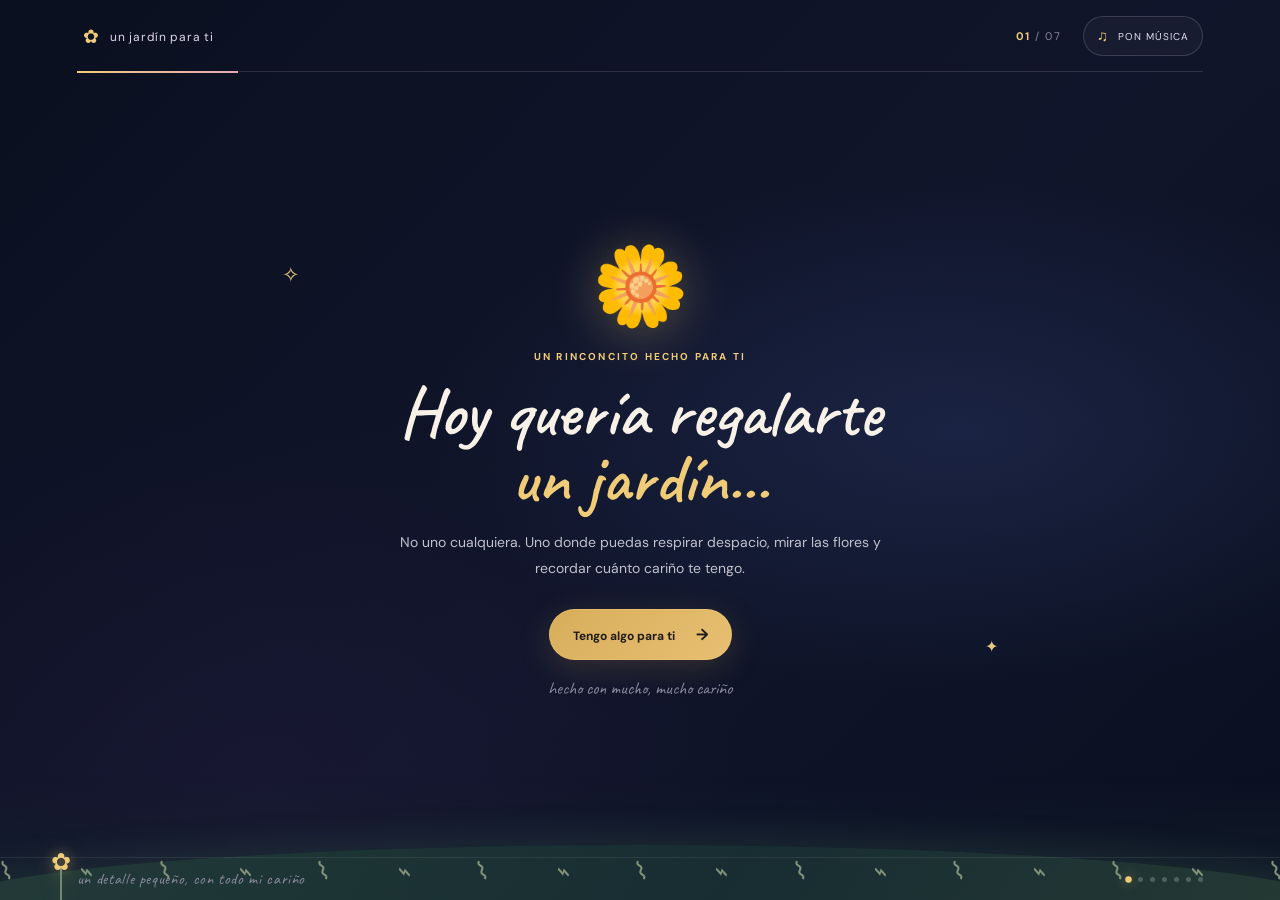
==== commit 8da5cff1: "Añadir jardín floreciente, constelación y álbum" ====
--- a/index.html
+++ b/index.html
@@ -78,13 +78,46 @@
       </div>
     </section>
 
-    <section class="page" id="page5" aria-hidden="true">
+    <section class="page constellation-page" id="page5" aria-hidden="true">
+      <div class="page-content constellation-content">
+        <div class="eyebrow">UN PEDACITO DE CIELO PARA TI</div>
+        <h2>Si miras arriba,<br>hay luz por todas partes.</h2>
+        <p class="page-intro">Toca las estrellitas; cada una guarda algo bonito que quería decirte.</p>
+        <div class="constellation" aria-label="Constelación con mensajes">
+          <svg viewBox="0 0 600 300" aria-hidden="true"><path d="M82 190 190 90 290 178 395 76 510 166M190 90 218 248 290 178 395 76 423 244"/></svg>
+          <button class="star-button star-a" data-star="one" aria-label="Abrir mensaje de la primera estrella">✦</button>
+          <button class="star-button star-b" data-star="two" aria-label="Abrir mensaje de la segunda estrella">✧</button>
+          <button class="star-button star-c" data-star="three" aria-label="Abrir mensaje de la tercera estrella">✦</button>
+          <button class="star-button star-d" data-star="four" aria-label="Abrir mensaje de la cuarta estrella">✧</button>
+          <button class="star-button star-e" data-star="five" aria-label="Abrir mensaje de la quinta estrella">✦</button>
+          <button class="star-button star-f" data-star="six" aria-label="Abrir mensaje de la sexta estrella">✧</button>
+        </div>
+        <button class="next-button" data-next>Unos recuerdos bonitos <span>→</span></button>
+      </div>
+    </section>
+
+    <section class="page album-page" id="page6" aria-hidden="true">
+      <div class="page-content album-content">
+        <div class="eyebrow">UN MINI ÁLBUM PARA LLENAR</div>
+        <h2>Momentitos que<br>merecen quedarse.</h2>
+        <p class="page-intro">Aquí puedes poner fotos o recuerdos de ustedes que a ella le guste volver a mirar.</p>
+        <div class="memory-album">
+          <label class="memory-card memory-one"><span class="memory-placeholder">✿</span><strong>Un día que quieras guardar</strong><small>Agrega una foto o una fecha especial</small></label>
+          <label class="memory-card memory-two"><span class="memory-placeholder">☾</span><strong>Una risa de ustedes</strong><small>Un momento que te haga sonreír</small></label>
+          <label class="memory-card memory-three"><span class="memory-placeholder">✧</span><strong>Un detalle pequeñito</strong><small>Algo sencillo que recuerdes con cariño</small></label>
+        </div>
+        <button class="next-button" data-next>Quiero dejarte un abrazo <span>→</span></button>
+      </div>
+    </section>
+    <section class="page" id="page7" aria-hidden="true">
       <div class="page-content final-layout">
         <div class="final-bloom" aria-hidden="true"><div class="glow"></div><span>♡</span><i>✿</i><b>✧</b><em>❋</em></div>
-        <div class="final-copy"><div class="eyebrow">Y PARA CERRAR, UN ABRAZO</div><h2>El cariño bonito<br>se queda <span>floreciendo.</span></h2><article class="final-letter"><p>A veces las personas que queremos dejan en nosotros cosas que siguen creciendo: una frase, una risa, una forma de mirar el mundo.</p><p>Si hoy extrañas a alguien, ojalá los recuerdos amables te hagan compañía cuando tú quieras volver a ellos.</p><p class="handwritten">Y para ti: no estás sola. Me importas mucho. <span>♡</span></p></article><button class="home-button" id="restartButton">↶ Volver a pasear por el jardín</button></div>
+        <div class="final-copy"><div class="eyebrow">Y PARA CERRAR, UN ABRAZO</div><h2>El cariño bonito<br>se queda <span>floreciendo.</span></h2><article class="final-letter"><p>A veces las personas que queremos dejan en nosotros cosas que siguen creciendo: una frase, una risa, una forma de mirar el mundo.</p><p>Si hoy extrañas a alguien, ojalá los recuerdos amables te hagan compañía cuando tú quieras volver a ellos.</p><p class="handwritten">Y para ti: no estás sola. Me importas mucho. <span>♡</span></p></article><div class="closing-player"><span class="player-flower">♫</span><div><strong>Una canción tranquila</strong><small>ponla si te apetece; puedes pausarla cuando quieras</small></div><button class="player-action" id="finalMusicButton">▶ Escuchar</button></div><button class="home-button" id="restartButton">↶ Volver a pasear por el jardín</button></div>
       </div>
     </section>
   </main>
+
+  <div class="garden-floor" id="gardenFloor" aria-hidden="true"></div>
 
   <footer class="site-footer"><span>un detalle pequeño, con todo mi cariño</span><div class="page-dots" id="pageDots" aria-hidden="true"></div></footer>
 
@@ -100,3 +133,5 @@
   </div>
 </body>
 </html>
+
+
--- a/style.css
+++ b/style.css
@@ -108,3 +108,39 @@
   main { min-height: 0; }.page { padding-top: 67px; padding-bottom: 43px; }.hero-flower { font-size: 48px; }.scene-art, .quiet-art { min-height: 20vh; }.flower-card { min-height: 92px; }.flower-emoji { font-size: 26px; }.letter-layout, .quiet-layout { gap: 5px; }.letter-card, .final-letter { line-height: 1.45; }
 }
 @media (prefers-reduced-motion: reduce) { *, *::before, *::after { animation-duration: .01ms !important; animation-iteration-count: 1 !important; scroll-behavior: auto !important; transition-duration: .01ms !important; } }
+
+/* El jardín se va llenando de flores a medida que avanza el paseo. */
+.garden-floor { position: fixed; z-index: 8; right: 0; bottom: 0; left: 0; height: 122px; overflow: hidden; pointer-events: none; background: linear-gradient(0deg, #101e28e8 0%, #14212d9c 24%, transparent 100%); }
+.garden-floor::before { position: absolute; right: -5%; bottom: -70px; left: -5%; height: 125px; border-radius: 50% 50% 0 0; background: linear-gradient(120deg, #233b38, #172d32 55%, #273a34); box-shadow: 0 -8px 35px #4c6a5633; content: ''; }
+.garden-flower { position: absolute; z-index: 1; bottom: 23px; opacity: 0; transform: translateY(32px) scale(.4); filter: drop-shadow(0 0 9px #f0cb7840); transition: opacity .8s ease, transform .9s cubic-bezier(.2,.8,.2,1); }
+.garden-flower.visible { opacity: 1; transform: translateY(0) scale(1); animation: flowerFloat 3.8s ease-in-out infinite; }
+.garden-flower .stem-line { position: absolute; top: 21px; left: 50%; z-index: -1; width: 2px; height: 38px; background: #718875; transform: translateX(-50%); }
+.garden-flower .flower-head { display: block; color: var(--gold); font-size: 24px; text-shadow: 0 0 12px #f0cb7855; }
+.garden-flower:nth-child(3n) .flower-head { color: var(--rose); }.garden-flower:nth-child(4n) .flower-head { color: var(--lilac); }
+.garden-floor .grass { position: absolute; z-index: 1; bottom: 12px; color: #81917a; font-size: 25px; }
+.constellation-content { max-width: 820px; }.constellation-content h2, .album-content h2 { font-size: clamp(42px, 5.7vw, 65px); }
+.constellation { position: relative; width: min(100%, 570px); height: clamp(180px, 31vh, 280px); margin: 0 auto 13px; }
+.constellation svg { position: absolute; inset: 0; width: 100%; height: 100%; overflow: visible; }
+.constellation svg path { fill: none; stroke: #d8c48c65; stroke-width: 1.4; stroke-dasharray: 5 8; animation: constellationGlow 5s ease-in-out infinite; }
+.star-button { position: absolute; z-index: 2; display: grid; width: 42px; height: 42px; place-items: center; border: 0; border-radius: 50%; background: #e6d18b0c; color: #f7dfa2; cursor: pointer; font-size: 24px; text-shadow: 0 0 14px #ffe7a8; transition: transform .2s, background .2s; animation: twinkle 2.7s infinite; }
+.star-button:hover, .star-button:focus-visible { transform: scale(1.35); background: #f0cb7825; outline: 1px solid #f0cb7877; }
+.star-a { top: 57%; left: 10%; }.star-b { top: 23%; left: 29%; animation-delay: .5s; }.star-c { top: 52%; left: 47%; animation-delay: 1s; }.star-d { top: 18%; left: 67%; animation-delay: .8s; }.star-e { top: 48%; right: 9%; animation-delay: 1.3s; }.star-f { right: 28%; bottom: 4%; animation-delay: 1.7s; }
+.album-content { max-width: 900px; }.memory-album { display: grid; grid-template-columns: repeat(3, minmax(0, 1fr)); gap: 15px; margin: 0 auto 23px; }
+.memory-card { display: flex; min-height: 185px; flex-direction: column; align-items: center; justify-content: center; border: 1px solid #ffffff1c; border-radius: 17px; padding: 15px 12px; background: linear-gradient(145deg, #ffffff10, #ffffff04); box-shadow: 0 14px 35px #0002; text-align: center; }
+.memory-one { rotate: -2deg; }.memory-two { translate: 0 7px; }.memory-three { rotate: 2deg; }
+.memory-placeholder { display: grid; width: 62px; height: 62px; place-items: center; margin-bottom: 10px; border: 1px solid #e9cf8a55; border-radius: 50%; background: radial-gradient(circle, #e9cf8a18, transparent); color: #e9cf8a; font-size: 28px; }
+.memory-card strong { color: #f2e9da; font-size: 12px; }.memory-card small { margin-top: 7px; color: #aaa7b9; font: 16px 'Caveat', cursive; }
+.closing-player { display: flex; width: min(100%, 480px); align-items: center; gap: 12px; margin: 14px auto 0; border: 1px solid #ffffff20; border-radius: 16px; padding: 11px 14px; background: #ffffff0b; text-align: left; }
+.player-flower { display: grid; width: 36px; height: 36px; flex: none; place-items: center; border-radius: 50%; background: #f0cb781b; color: var(--gold); }
+.closing-player strong, .closing-player small { display: block; }.closing-player strong { color: #f5eddf; font-size: 11px; }.closing-player small { margin-top: 4px; color: #aaa7b8; font-size: 9px; }
+.player-action { flex: none; margin-left: auto; border: 1px solid #f0cb7866; border-radius: 22px; padding: 8px 12px; background: #f0cb7812; color: #f1d68c; cursor: pointer; font-size: 10px; }
+@keyframes constellationGlow { 50% { opacity: .45; stroke: #f0cb78; } }
+@media (max-width: 700px) {
+  .garden-floor { height: 75px; }.garden-floor::before { bottom: -86px; height: 110px; }
+  .garden-flower { bottom: 14px; }.garden-flower .flower-head { font-size: 18px; }
+  .constellation { height: 21vh; min-height: 155px; margin-bottom: 9px; }
+  .star-button { width: 36px; height: 36px; font-size: 21px; }
+  .memory-album { gap: 8px; margin-bottom: 12px; }.memory-card { min-height: 120px; padding: 9px 5px; }
+  .memory-placeholder { width: 42px; height: 42px; margin-bottom: 5px; font-size: 21px; }.memory-card strong { font-size: 9px; }.memory-card small { font-size: 13px; }
+  .closing-player { gap: 8px; margin-top: 7px; padding: 8px; }.closing-player small { font-size: 8px; }.player-action { padding: 7px 9px; }
+}
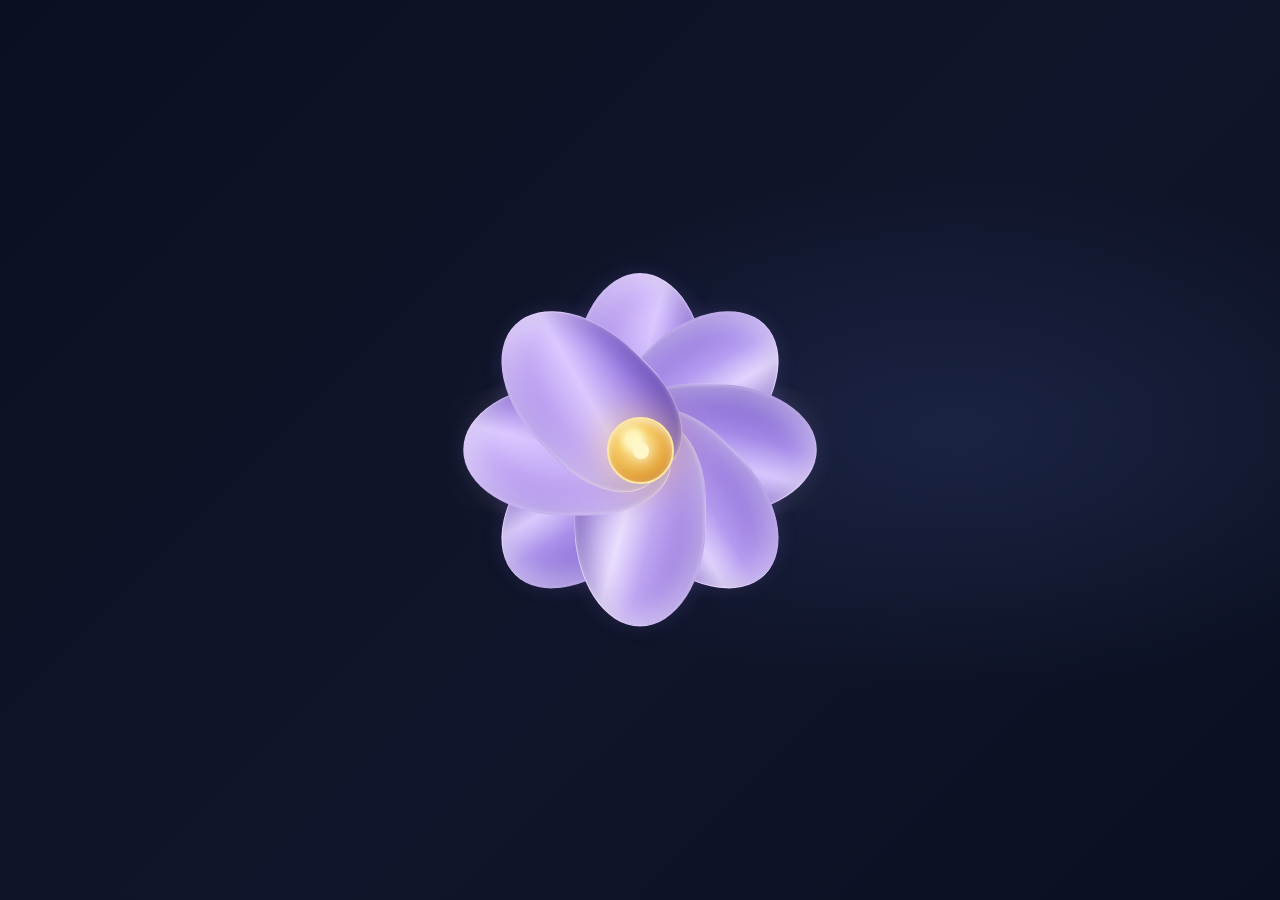
==== commit 7bb0dc2e: "Separar el jardín en páginas independientes" ====
--- a/index.html
+++ b/index.html
@@ -4,134 +4,38 @@
   <meta charset="UTF-8">
   <meta name="viewport" content="width=device-width, initial-scale=1.0">
   <meta name="theme-color" content="#0b1020">
-  <meta name="description" content="Un pequeño jardín nocturno, hecho especialmente para ti.">
-  <title>Un jardín para ti ✿</title>
+  <title>Un jardín para ti · inicio</title>
   <link rel="preconnect" href="https://fonts.googleapis.com">
   <link rel="preconnect" href="https://fonts.gstatic.com" crossorigin>
   <link href="https://fonts.googleapis.com/css2?family=Caveat:wght@400;500;600;700&family=DM+Sans:wght@400;500;600;700&display=swap" rel="stylesheet">
-  <link rel="stylesheet" href="style.css">
-  <script src="script.js" defer></script>
+  <link rel="stylesheet" href="common.css">
+  <link rel="stylesheet" href="inicio.css">
+  <script src="inicio.js" defer></script>
 </head>
-<body>
+<body class="scene-1 flower-cover">
   <div class="night-sky" aria-hidden="true"><i></i><i></i><i></i><i></i><i></i><i></i><i></i><i></i></div>
   <div id="petals" aria-hidden="true"></div>
-
   <audio id="music" loop preload="none"><source src="music.mp3" type="audio/mpeg"></audio>
-
-  <header class="site-header">
-    <button class="wordmark" id="homeButton" aria-label="Volver al inicio"><span>✿</span> un jardín para ti</button>
-    <div class="header-actions">
-      <div class="page-count" id="pageCount">01 <span>/ 05</span></div>
-      <button class="music-button" id="musicButton" aria-pressed="false"><span class="music-icon">♫</span><span id="musicLabel">pon música</span></button>
-    </div>
-  </header>
-  <div class="progress-track"><i id="progressBar"></i></div>
-
   <main>
-    <section class="page active" id="page1" aria-hidden="false">
-      <div class="page-content hero-content">
-        <div class="hero-flower" aria-hidden="true">🌼</div>
-        <div class="eyebrow">UN RINCONCITO HECHO PARA TI</div>
-        <h1>Hoy quería regalarte<br><span>un jardín...</span></h1>
-        <p class="hero-text">No uno cualquiera. Uno donde puedas respirar despacio, mirar las flores y recordar cuánto cariño te tengo.</p>
-        <button class="next-button" data-next>Tengo algo para ti <span>→</span></button>
-        <div class="little-note">hecho con mucho, mucho cariño</div>
-      </div>
-      <div class="hero-orbit orbit-one" aria-hidden="true">✧</div><div class="hero-orbit orbit-two" aria-hidden="true">✦</div>
-    </section>
-
-    <section class="page" id="page2" aria-hidden="true">
-      <div class="page-content letter-layout">
-        <div class="scene-art letter-bouquet" aria-hidden="true"><div class="stem stem-a"></div><div class="stem stem-b"></div><div class="stem stem-c"></div><div class="paper-wrap"></div><span class="bloom bloom-a">🌻</span><span class="bloom bloom-b">🌼</span><span class="bloom bloom-c">🌷</span><span class="leaf leaf-a">❧</span><span class="leaf leaf-b">❧</span></div>
-        <div class="letter-copy">
-          <div class="eyebrow">UNA NOTITA PARA TI</div>
-          <h2>Déjame decirte<br>algo bonito...</h2>
-          <article class="letter-card">
-            <p>Quería hacerte un lugarcito al que pudieras venir cuando necesites un respiro.</p>
-            <p>No tienes que contestar nada ni sentirte de una manera especial. Solo quería que supieras que pienso en ti y que me importas muchísimo.</p>
-            <p class="handwritten">Aquí estoy, cerquita, a tu ritmo. <span>♡</span></p>
-          </article>
-          <button class="next-button" data-next>Quiero enseñarte el jardín <span>→</span></button>
-        </div>
-      </div>
-    </section>
-
-    <section class="page" id="page3" aria-hidden="true">
-      <div class="page-content garden-scene">
-        <div class="eyebrow">FLORES PARA ALEGRARTE EL DÍA</div>
-        <h2>Pequeñas cosas<br>que me encantan de ti</h2>
-        <p class="page-intro">Toca una flor. Cada una guarda unas palabras que quería regalarte.</p>
-        <div class="flower-cards">
-          <button class="flower-card" data-note="smile"><span class="flower-emoji">🌻</span><strong>Tu sonrisa</strong><small>esa luz tan tuya</small></button>
-          <button class="flower-card" data-note="being"><span class="flower-emoji">🌷</span><strong>Tu forma de ser</strong><small>única, así como eres</small></button>
-          <button class="flower-card" data-note="heart"><span class="flower-emoji">🌼</span><strong>Tu corazón</strong><small>lo bonito que das</small></button>
-          <button class="flower-card" data-note="details"><span class="flower-emoji">🪻</span><strong>Tus detalles</strong><small>hasta los pequeñitos</small></button>
-        </div>
-        <button class="next-button" data-next>Un lugar tranquilo <span>→</span></button>
-      </div>
-    </section>
-
-    <section class="page" id="page4" aria-hidden="true">
-      <div class="page-content quiet-layout">
-        <div class="quiet-art" aria-hidden="true"><div class="quiet-moon"></div><div class="quiet-hill"></div><span class="quiet-flower qf-one">🪻</span><span class="quiet-flower qf-two">🌿</span><span class="quiet-flower qf-three">🤍</span><span class="quiet-star qs-one">✧</span><span class="quiet-star qs-two">✦</span></div>
-        <div class="quiet-copy"><div class="eyebrow">PUEDES QUEDARTE UN MOMENTO</div><h2>No tienes que<br>estar bien todo<br>el tiempo.</h2><p>Hay días suaves y días pesados. Puedes sentir lo que sientes, sin apurarte y sin tener que explicarlo todo.</p><div class="soft-note"><span>♡</span><p>Si quieres hablar, te escucho.<br>Si prefieres silencio, te acompaño.</p></div><button class="next-button" data-next>Una última cosita <span>→</span></button></div>
-      </div>
-    </section>
-
-    <section class="page constellation-page" id="page5" aria-hidden="true">
-      <div class="page-content constellation-content">
-        <div class="eyebrow">UN PEDACITO DE CIELO PARA TI</div>
-        <h2>Si miras arriba,<br>hay luz por todas partes.</h2>
-        <p class="page-intro">Toca las estrellitas; cada una guarda algo bonito que quería decirte.</p>
-        <div class="constellation" aria-label="Constelación con mensajes">
-          <svg viewBox="0 0 600 300" aria-hidden="true"><path d="M82 190 190 90 290 178 395 76 510 166M190 90 218 248 290 178 395 76 423 244"/></svg>
-          <button class="star-button star-a" data-star="one" aria-label="Abrir mensaje de la primera estrella">✦</button>
-          <button class="star-button star-b" data-star="two" aria-label="Abrir mensaje de la segunda estrella">✧</button>
-          <button class="star-button star-c" data-star="three" aria-label="Abrir mensaje de la tercera estrella">✦</button>
-          <button class="star-button star-d" data-star="four" aria-label="Abrir mensaje de la cuarta estrella">✧</button>
-          <button class="star-button star-e" data-star="five" aria-label="Abrir mensaje de la quinta estrella">✦</button>
-          <button class="star-button star-f" data-star="six" aria-label="Abrir mensaje de la sexta estrella">✧</button>
-        </div>
-        <button class="next-button" data-next>Unos recuerdos bonitos <span>→</span></button>
-      </div>
-    </section>
-
-    <section class="page album-page" id="page6" aria-hidden="true">
-      <div class="page-content album-content">
-        <div class="eyebrow">UN MINI ÁLBUM PARA LLENAR</div>
-        <h2>Momentitos que<br>merecen quedarse.</h2>
-        <p class="page-intro">Aquí puedes poner fotos o recuerdos de ustedes que a ella le guste volver a mirar.</p>
-        <div class="memory-album">
-          <label class="memory-card memory-one"><span class="memory-placeholder">✿</span><strong>Un día que quieras guardar</strong><small>Agrega una foto o una fecha especial</small></label>
-          <label class="memory-card memory-two"><span class="memory-placeholder">☾</span><strong>Una risa de ustedes</strong><small>Un momento que te haga sonreír</small></label>
-          <label class="memory-card memory-three"><span class="memory-placeholder">✧</span><strong>Un detalle pequeñito</strong><small>Algo sencillo que recuerdes con cariño</small></label>
-        </div>
-        <button class="next-button" data-next>Quiero dejarte un abrazo <span>→</span></button>
-      </div>
-    </section>
-    <section class="page" id="page7" aria-hidden="true">
-      <div class="page-content final-layout">
-        <div class="final-bloom" aria-hidden="true"><div class="glow"></div><span>♡</span><i>✿</i><b>✧</b><em>❋</em></div>
-        <div class="final-copy"><div class="eyebrow">Y PARA CERRAR, UN ABRAZO</div><h2>El cariño bonito<br>se queda <span>floreciendo.</span></h2><article class="final-letter"><p>A veces las personas que queremos dejan en nosotros cosas que siguen creciendo: una frase, una risa, una forma de mirar el mundo.</p><p>Si hoy extrañas a alguien, ojalá los recuerdos amables te hagan compañía cuando tú quieras volver a ellos.</p><p class="handwritten">Y para ti: no estás sola. Me importas mucho. <span>♡</span></p></article><div class="closing-player"><span class="player-flower">♫</span><div><strong>Una canción tranquila</strong><small>ponla si te apetece; puedes pausarla cuando quieras</small></div><button class="player-action" id="finalMusicButton">▶ Escuchar</button></div><button class="home-button" id="restartButton">↶ Volver a pasear por el jardín</button></div>
+<section class="page active flower-intro" id="page1">
+      <div class="intro-only" aria-label="Una flor abierta. Tócala para continuar.">
+        <button class="opening-flower" id="openingFlower" aria-label="Tocar la flor para dejar caer sus pétalos" aria-pressed="false">
+          <span class="flower-aura"></span>
+          <span class="petal-piece petal-top"></span>
+          <span class="petal-piece petal-upper-right"></span>
+          <span class="petal-piece petal-right-mid"></span>
+          <span class="petal-piece petal-lower-right"></span>
+          <span class="petal-piece petal-lower-left-mid"></span>
+          <span class="petal-piece petal-bottom"></span>
+          <span class="petal-piece petal-lower-left"></span>
+          <span class="petal-piece petal-upper-left"></span>
+          <span class="flower-heart"><i></i></span>
+        </button>
       </div>
     </section>
   </main>
-
   <div class="garden-floor" id="gardenFloor" aria-hidden="true"></div>
 
-  <footer class="site-footer"><span>un detalle pequeño, con todo mi cariño</span><div class="page-dots" id="pageDots" aria-hidden="true"></div></footer>
-
-  <div class="modal" id="noteModal" aria-hidden="true">
-    <div class="modal-card" role="dialog" aria-modal="true" aria-labelledby="modalTitle">
-      <button class="modal-close" id="closeModal" aria-label="Cerrar">×</button>
-      <div class="modal-flower" id="modalFlower">🌻</div>
-      <div class="eyebrow">UNA FLORCITA PARA TI</div>
-      <h2 id="modalTitle">Tu sonrisa</h2>
-      <p id="modalText"></p>
-      <button class="modal-ok" id="modalOkay">Guardar en el corazón ♡</button>
-    </div>
-  </div>
 </body>
 </html>
 
-
--- a/common.css
+++ b/common.css
@@ -0,0 +1,322 @@
+:root {
+  color-scheme: dark;
+  --night: #0b1020;
+  --ink: #f7f1e8;
+  --soft: #c4c2cf;
+  --gold: #f0cb78;
+  --lilac: #c9b5ec;
+  --rose: #e8a6b9;
+  --line: #ffffff20;
+}
+
+* { box-sizing: border-box; }
+html, body { width: 100%; min-height: 100%; margin: 0; }
+body { overflow: hidden; background: var(--night); color: var(--ink); font-family: 'DM Sans', sans-serif; }
+button { color: inherit; font: inherit; }
+.site-header { position: absolute; z-index: 20; inset: 0 0 auto; display: flex; height: 72px; align-items: center; justify-content: space-between; padding: 0 clamp(22px, 6vw, 82px); }
+.wordmark { border: 0; background: none; color: #dfd7ea; cursor: pointer; font-size: 12px; letter-spacing: .06em; }
+.wordmark span { margin-right: 7px; color: var(--gold); font-size: 19px; vertical-align: -2px; }
+.header-actions { display: flex; align-items: center; gap: 22px; }
+.page-count { color: var(--gold); font-size: 11px; font-weight: 700; letter-spacing: .13em; }
+.page-count span { color: #85859b; font-weight: 400; }
+.music-button { display: flex; align-items: center; gap: 9px; border: 1px solid #ffffff26; border-radius: 30px; padding: 9px 13px; background: #ffffff08; color: #e3deeb; cursor: pointer; font-size: 10px; letter-spacing: .1em; text-transform: uppercase; transition: .25s; }
+.music-button:hover { border-color: #f0cb7870; background: #f0cb780c; }
+.music-icon { color: var(--gold); font-size: 15px; }
+.music-button.playing .music-icon { animation: musicPulse .7s ease-in-out infinite alternate; }
+.progress-track { position: absolute; z-index: 20; top: 71px; right: clamp(22px, 6vw, 82px); left: clamp(22px, 6vw, 82px); height: 1px; background: var(--line); }
+.progress-track i { display: block; width: 20%; height: 2px; background: linear-gradient(90deg, var(--gold), var(--rose)); transition: width .6s ease; }
+main { position: relative; height: 100svh; min-height: 620px; overflow: hidden; }
+.page { position: absolute; inset: 0; display: grid; place-items: center; overflow-y: auto; padding: 100px 28px 65px; background: radial-gradient(ellipse at 75% 48%, #202b50a8 0, transparent 39%), radial-gradient(ellipse at 20% 88%, #211a3b80 0, transparent 34%), linear-gradient(135deg, #0b1020, #10152b 55%, #0a1020); opacity: 0; visibility: hidden; transform: translateY(18px) scale(1.01); transition: opacity .65s ease, transform .75s cubic-bezier(.2,.7,.2,1), visibility .65s; }
+.page:nth-child(2) { background: radial-gradient(ellipse at 77% 46%, #453c2877, transparent 40%), linear-gradient(140deg, #0b1020, #17172a 65%, #11172a); }
+.page:nth-child(3) { background: radial-gradient(ellipse at 50% 0%, #252c52, transparent 55%), linear-gradient(#0b1020, #12172c); }
+.page:nth-child(4) { background: radial-gradient(ellipse at 75% 50%, #36335588, transparent 40%), linear-gradient(135deg, #0b1020, #13162b); }
+.page:nth-child(5) { background: radial-gradient(ellipse at 76% 50%, #4a2d4b88, transparent 42%), linear-gradient(135deg, #0b1020, #141428); }
+.page.active { z-index: 2; opacity: 1; visibility: visible; transform: none; }
+.page-content { position: relative; z-index: 2; width: min(100%, 900px); margin: auto; text-align: center; animation: contentArrival .75s .08s both; }
+@keyframes contentArrival { from { opacity: 0; translate: 0 15px; } to { opacity: 1; translate: 0 0; } }
+.eyebrow { margin-bottom: 17px; color: var(--gold); font-size: 10px; font-weight: 700; letter-spacing: .22em; }
+h1, h2 { margin: 0 0 18px; color: var(--ink); font: 600 clamp(39px, 6vw, 70px)/.94 'Caveat', cursive; }
+h1 span, h2 span { color: var(--gold); }
+.hero-text, .page-intro { width: min(100%, 520px); margin: 0 auto 27px; color: #c1c0cd; font-size: 14px; line-height: 1.85; }
+.hero-flower { margin: 0 auto 13px; font-size: 78px; filter: drop-shadow(0 5px 25px #efc76d55); animation: flowerFloat 3.5s ease-in-out infinite; }
+.next-button, .home-button { border: 1px solid #f0cb7870; border-radius: 40px; padding: 14px 23px; background: linear-gradient(135deg, #d6ae5b, #e8bf72); box-shadow: 0 8px 32px #d7ac5430; color: #211c17; cursor: pointer; font-size: 12px; font-weight: 700; transition: transform .2s, box-shadow .2s; }
+.next-button:hover, .home-button:hover { transform: translateY(-3px); box-shadow: 0 12px 34px #d7ac5450; }
+.next-button span { margin-left: 18px; font-size: 16px; }
+.little-note { margin-top: 17px; color: #88899e; font-family: 'Caveat', cursive; font-size: 18px; }
+.hero-orbit { position: absolute; color: #e8c981; animation: twinkle 2.6s ease-in-out infinite; }
+.orbit-one { top: 29%; left: 22%; font-size: 21px; }.orbit-two { right: 22%; bottom: 27%; font-size: 16px; animation-delay: 1s; }
+.letter-layout, .quiet-layout, .final-layout { display: grid; grid-template-columns: .9fr 1.1fr; align-items: center; gap: clamp(35px, 7vw, 95px); text-align: left; }
+.letter-copy, .quiet-copy, .final-copy { max-width: 520px; }
+.letter-copy h2, .quiet-copy h2, .final-copy h2 { font-size: clamp(43px, 5.6vw, 66px); }
+.letter-card, .final-letter { border-left: 1px solid #f0cb7860; padding: 2px 0 2px 19px; color: #d0ced8; font-size: 13px; line-height: 1.8; }
+.letter-card p, .final-letter p { margin: 0 0 14px; }
+.handwritten { color: #efcf86; font: 500 23px/1.25 'Caveat', cursive; }
+.handwritten span { color: var(--rose); }
+.letter-copy .next-button { margin-top: 20px; }
+.scene-art { position: relative; min-height: 360px; }
+.letter-bouquet { display: grid; place-items: center; border: 1px solid #ffffff12; border-radius: 48% 48% 18px 18px; background: radial-gradient(ellipse at 50% 44%, #303652, #1a2038 70%, #171b2c); box-shadow: inset 0 0 45px #dfc9800a, 0 25px 80px #0004; }
+.bloom { position: absolute; z-index: 3; font-size: 68px; filter: drop-shadow(0 5px 12px #0005); animation: flowerFloat 4s ease-in-out infinite; }
+.bloom-a { top: 26%; left: 36%; }.bloom-b { top: 35%; right: 26%; font-size: 57px; animation-delay: -.9s; }.bloom-c { top: 44%; left: 25%; font-size: 50px; animation-delay: -1.5s; }
+.stem { position: absolute; bottom: 13%; z-index: 1; width: 3px; height: 40%; border-radius: 5px; background: #809478; transform-origin: bottom; }.stem-a { left: 49%; rotate: -8deg; }.stem-b { left: 56%; height: 47%; rotate: 13deg; }.stem-c { left: 41%; height: 33%; rotate: -20deg; }
+.paper-wrap { position: absolute; bottom: 8%; z-index: 2; width: 53%; height: 34%; background: linear-gradient(135deg, #d6bbaa, #8d7885); clip-path: polygon(10% 0, 90% 0, 72% 100%, 28% 100%); opacity: .7; }
+.leaf { position: absolute; z-index: 2; color: #a9b390; font-size: 60px; }.leaf-a { bottom: 23%; left: 21%; rotate: -30deg; }.leaf-b { right: 17%; bottom: 27%; rotate: 35deg; }
+.garden-scene { max-width: 980px; }.garden-scene h2 { margin-bottom: 9px; }.page-intro { margin-bottom: 22px; font-size: 13px; }
+.flower-cards { display: grid; grid-template-columns: repeat(4, minmax(0, 1fr)); gap: 13px; margin: 0 auto 23px; }
+.flower-card { min-height: 155px; border: 1px solid #ffffff17; border-radius: 18px; padding: 16px 10px 13px; background: linear-gradient(150deg, #ffffff0d, #ffffff05); cursor: pointer; transition: transform .28s, background .28s, border-color .28s; }
+.flower-card:hover { transform: translateY(-7px) rotate(-1deg); border-color: #f0cb7870; background: #f0cb780c; }
+.flower-emoji { display: block; margin-bottom: 9px; font-size: 39px; filter: drop-shadow(0 4px 10px #0005); }
+.flower-card strong, .flower-card small { display: block; }.flower-card strong { color: #f2e9da; font-size: 12px; }.flower-card small { margin-top: 6px; color: #a5a2b5; font: 17px 'Caveat', cursive; }
+.quiet-layout { grid-template-columns: 1fr 1fr; }.quiet-copy > p { max-width: 450px; color: #c7c4d2; font-size: 14px; line-height: 1.85; }
+.quiet-art { position: relative; min-height: 350px; overflow: hidden; border: 1px solid #ffffff12; border-radius: 48% 48% 18px 18px; background: linear-gradient(#202642, #24233c 68%, #283641); box-shadow: 0 25px 70px #0004; }
+.quiet-moon { position: absolute; top: 14%; right: 20%; width: 100px; aspect-ratio: 1; border-radius: 50%; background: #ddc98e; box-shadow: 0 0 45px #ddc98e55; opacity: .83; }
+.quiet-hill { position: absolute; right: -15%; bottom: -9%; left: -10%; height: 35%; border-radius: 50% 50% 0 0; background: linear-gradient(135deg, #354b4b, #253b40); }
+.quiet-flower { position: absolute; z-index: 2; font-size: 49px; filter: drop-shadow(0 5px 12px #0005); animation: flowerFloat 4s infinite ease-in-out; }.qf-one { bottom: 25%; left: 25%; }.qf-two { right: 27%; bottom: 22%; font-size: 39px; animation-delay: -1s; }.qf-three { right: 40%; bottom: 19%; font-size: 34px; animation-delay: -1.8s; }
+.quiet-star { position: absolute; color: #f5dea3; animation: twinkle 2.5s infinite; }.qs-one { top: 31%; left: 23%; }.qs-two { top: 19%; right: 30%; animation-delay: 1.2s; }
+.soft-note { display: flex; align-items: flex-start; gap: 13px; margin: 20px 0 22px; border: 1px solid #ffffff15; border-radius: 14px; padding: 13px 16px; background: #ffffff08; }.soft-note > span { color: var(--rose); font-size: 18px; }.soft-note p { margin: 0; color: #d4cede; font: 20px/1.25 'Caveat', cursive; }
+.final-layout { grid-template-columns: .85fr 1.15fr; }.final-copy { max-width: 570px; }.final-copy h2 span { display: inline-block; }.final-bloom { position: relative; display: grid; min-height: 340px; place-items: center; }.final-bloom .glow { position: absolute; width: 230px; aspect-ratio: 1; border-radius: 50%; background: #58355470; box-shadow: 0 0 85px #d28ab34a; animation: breathe 5s infinite; }.final-bloom > span { z-index: 1; color: #e7a6be; font: 190px 'DM Sans', sans-serif; text-shadow: 0 0 38px #e7a6be70; animation: heartbeat 2.6s infinite; }.final-bloom i, .final-bloom b, .final-bloom em { position: absolute; color: var(--gold); font-size: 25px; font-style: normal; }.final-bloom i { top: 22%; left: 20%; }.final-bloom b { top: 29%; right: 17%; }.final-bloom em { bottom: 20%; left: 28%; }
+.home-button { margin-top: 18px; border-color: #ffffff25; background: #ffffff0b; box-shadow: none; color: #eee5dc; }
+.site-footer { position: absolute; z-index: 20; inset: auto 0 0; display: flex; height: 43px; align-items: center; justify-content: space-between; border-top: 1px solid #ffffff14; padding: 0 clamp(22px, 6vw, 82px); color: #8b899d; font: 16px 'Caveat', cursive; letter-spacing: .04em; }
+.page-dots { display: flex; gap: 7px; }.page-dots i { width: 5px; height: 5px; border-radius: 50%; background: #ffffff36; transition: .3s; }.page-dots i.active { background: var(--gold); box-shadow: 0 0 9px #f0cb7880; transform: scale(1.3); }
+.night-sky { position: fixed; z-index: 0; inset: 0; pointer-events: none; overflow: hidden; }.night-sky i { position: absolute; width: 2px; height: 2px; border-radius: 50%; background: #fff2cc; box-shadow: 0 0 7px #fff2cc99; animation: twinkle 3s ease-in-out infinite; }.night-sky i:nth-child(1) { top: 18%; left: 12%; }.night-sky i:nth-child(2) { top: 27%; left: 83%; animation-delay: 1s; }.night-sky i:nth-child(3) { top: 68%; left: 9%; animation-delay: .4s; }.night-sky i:nth-child(4) { top: 16%; left: 66%; animation-delay: 1.5s; }.night-sky i:nth-child(5) { top: 77%; left: 75%; animation-delay: .8s; }.night-sky i:nth-child(6) { top: 49%; left: 92%; animation-delay: 2s; }.night-sky i:nth-child(7) { top: 86%; left: 41%; animation-delay: .2s; }.night-sky i:nth-child(8) { top: 36%; left: 5%; animation-delay: 1.7s; }
+#petals { position: fixed; z-index: 10; inset: 0; overflow: hidden; pointer-events: none; }.petal { position: absolute; top: -35px; color: #f0cb78; filter: drop-shadow(0 0 5px #f0cb7840); animation: petalFall linear forwards; }
+.modal { position: fixed; z-index: 50; inset: 0; display: none; place-items: center; padding: 20px; background: #060914c9; backdrop-filter: blur(10px); }.modal.open { display: grid; animation: fadeIn .25s ease both; }.modal-card { position: relative; width: min(100%, 440px); border: 1px solid #ffffff20; border-radius: 23px; padding: 36px 30px 30px; background: radial-gradient(ellipse at top, #343152, #161a30 72%); box-shadow: 0 25px 90px #0008; text-align: center; animation: modalIn .4s cubic-bezier(.2,.8,.2,1) both; }.modal-close { position: absolute; top: 11px; right: 16px; border: 0; background: none; color: #c8c2d3; cursor: pointer; font-size: 28px; }.modal-flower { margin-bottom: 8px; font-size: 53px; }.modal-card h2 { margin-bottom: 8px; font-size: 43px; }.modal-card > p { color: #cbc7d5; font-size: 14px; line-height: 1.8; }.modal-ok { margin-top: 8px; border: 0; border-radius: 24px; padding: 11px 16px; background: #f0cb78; color: #272019; cursor: pointer; font-weight: 700; font-size: 11px; }
+@keyframes flowerFloat { 0%,100% { transform: translateY(0) rotate(-4deg); } 50% { transform: translateY(-10px) rotate(4deg); } }
+@keyframes twinkle { 50% { opacity: .35; transform: scale(.7); } }
+@keyframes breathe { 50% { transform: scale(1.08); opacity: .72; } }
+@keyframes heartbeat { 50% { transform: scale(1.07); } }
+@keyframes musicPulse { to { transform: scale(1.25); } }
+@keyframes fadeIn { from { opacity: 0; } to { opacity: 1; } }
+@keyframes modalIn { from { opacity: 0; transform: translateY(12px) scale(.97); } to { opacity: 1; transform: none; } }
+@keyframes petalFall { to { transform: translate(var(--drift), 110vh) rotate(540deg); opacity: 0; } }
+@media (max-width: 700px) {
+  body { overflow: hidden; }
+  .site-header { height: 62px; padding: 0 18px; }.progress-track { top: 61px; right: 18px; left: 18px; }
+  main { min-height: 560px; }.page { padding: 77px 23px 53px; }
+  .page-content { width: min(100%, 500px); }.hero-flower { margin-bottom: 8px; font-size: 63px; }
+  h1 { font-size: clamp(43px, 12vw, 61px); }.hero-text { max-width: 400px; font-size: 13px; }
+  .letter-layout, .quiet-layout, .final-layout { grid-template-columns: 1fr; gap: 12px; text-align: center; }
+  .scene-art, .quiet-art { width: min(67vw, 260px); min-height: min(25vh, 190px); margin: 0 auto 5px; }
+  .letter-copy, .quiet-copy, .final-copy { margin: auto; }.letter-copy h2, .quiet-copy h2, .final-copy h2 { margin-bottom: 10px; font-size: clamp(39px, 10vw, 51px); }
+  .eyebrow { margin-bottom: 9px; font-size: 9px; letter-spacing: .17em; }.letter-card, .final-letter { padding-left: 12px; font-size: 11px; line-height: 1.55; text-align: left; }.letter-card p, .final-letter p { margin-bottom: 8px; }.handwritten { font-size: 20px; }
+  .letter-copy .next-button { margin-top: 12px; }.flower-cards { grid-template-columns: repeat(2, minmax(0, 1fr)); gap: 9px; margin-bottom: 12px; }.flower-card { min-height: 106px; padding: 8px; }.flower-emoji { margin-bottom: 3px; font-size: 30px; }.flower-card strong { font-size: 10px; }.flower-card small { margin-top: 2px; font-size: 15px; }
+  .garden-scene h2 { font-size: clamp(35px, 9vw, 45px); }.page-intro { margin-bottom: 12px; font-size: 11px; }.garden-scene > .next-button { padding: 11px 18px; }
+  .quiet-art { min-height: min(23vh, 175px); }.quiet-moon { width: 73px; }.quiet-copy > p { max-width: 410px; margin: 0 auto 10px; font-size: 12px; line-height: 1.6; }.soft-note { justify-content: center; margin: 10px auto 12px; padding: 9px 12px; text-align: left; }.soft-note p { font-size: 18px; }
+  .final-layout { gap: 0; }.final-bloom { min-height: min(21vh, 160px); }.final-bloom .glow { width: 145px; }.final-bloom > span { font-size: 128px; }.final-copy h2 { font-size: clamp(37px, 9vw, 48px); }.final-letter { max-width: 440px; margin: 0 auto; }.home-button { margin-top: 9px; padding: 11px 16px; font-size: 10px; }
+  .site-footer { height: 35px; padding: 0 18px; font-size: 14px; }.modal-card { padding: 30px 22px 24px; }
+}
+@media (max-height: 720px) and (max-width: 700px) {
+  main { min-height: 0; }.page { padding-top: 67px; padding-bottom: 43px; }.hero-flower { font-size: 48px; }.scene-art, .quiet-art { min-height: 20vh; }.flower-card { min-height: 92px; }.flower-emoji { font-size: 26px; }.letter-layout, .quiet-layout { gap: 5px; }.letter-card, .final-letter { line-height: 1.45; }
+}
+@media (prefers-reduced-motion: reduce) { *, *::before, *::after { animation-duration: .01ms !important; animation-iteration-count: 1 !important; scroll-behavior: auto !important; transition-duration: .01ms !important; } }
+
+/* El jardín se va llenando de flores a medida que avanza el paseo. */
+.garden-floor { position: fixed; z-index: 8; right: 0; bottom: 0; left: 0; height: 122px; overflow: hidden; pointer-events: none; background: linear-gradient(0deg, #101e28e8 0%, #14212d9c 24%, transparent 100%); }
+.garden-floor::before { position: absolute; right: -5%; bottom: -70px; left: -5%; height: 125px; border-radius: 50% 50% 0 0; background: linear-gradient(120deg, #233b38, #172d32 55%, #273a34); box-shadow: 0 -8px 35px #4c6a5633; content: ''; }
+.garden-flower { position: absolute; z-index: 1; bottom: 23px; opacity: 0; transform: translateY(32px) scale(.4); filter: drop-shadow(0 0 9px #f0cb7840); transition: opacity .8s ease, transform .9s cubic-bezier(.2,.8,.2,1); }
+.garden-flower.visible { opacity: 1; transform: translateY(0) scale(1); animation: flowerFloat 3.8s ease-in-out infinite; }
+.garden-flower .stem-line { position: absolute; top: 21px; left: 50%; z-index: -1; width: 2px; height: 38px; background: #718875; transform: translateX(-50%); }
+.garden-flower .flower-head { display: block; color: var(--gold); font-size: 24px; text-shadow: 0 0 12px #f0cb7855; }
+.garden-flower:nth-child(3n) .flower-head { color: var(--rose); }.garden-flower:nth-child(4n) .flower-head { color: var(--lilac); }
+.garden-floor .grass { position: absolute; z-index: 1; bottom: 12px; color: #81917a; font-size: 25px; }
+.constellation-content { max-width: 820px; }.constellation-content h2, .album-content h2 { font-size: clamp(42px, 5.7vw, 65px); }
+.constellation { position: relative; width: min(100%, 570px); height: clamp(180px, 31vh, 280px); margin: 0 auto 13px; }
+.constellation svg { position: absolute; inset: 0; width: 100%; height: 100%; overflow: visible; }
+.constellation svg path { fill: none; stroke: #d8c48c65; stroke-width: 1.4; stroke-dasharray: 5 8; animation: constellationGlow 5s ease-in-out infinite; }
+.star-button { position: absolute; z-index: 2; display: grid; width: 42px; height: 42px; place-items: center; border: 0; border-radius: 50%; background: #e6d18b0c; color: #f7dfa2; cursor: pointer; font-size: 24px; text-shadow: 0 0 14px #ffe7a8; transition: transform .2s, background .2s; animation: twinkle 2.7s infinite; }
+.star-button:hover, .star-button:focus-visible { transform: scale(1.35); background: #f0cb7825; outline: 1px solid #f0cb7877; }
+.star-a { top: 57%; left: 10%; }.star-b { top: 23%; left: 29%; animation-delay: .5s; }.star-c { top: 52%; left: 47%; animation-delay: 1s; }.star-d { top: 18%; left: 67%; animation-delay: .8s; }.star-e { top: 48%; right: 9%; animation-delay: 1.3s; }.star-f { right: 28%; bottom: 4%; animation-delay: 1.7s; }
+.album-content { max-width: 900px; }.memory-album { display: grid; grid-template-columns: repeat(3, minmax(0, 1fr)); gap: 15px; margin: 0 auto 23px; }
+.memory-card { display: flex; min-height: 185px; flex-direction: column; align-items: center; justify-content: center; border: 1px solid #ffffff1c; border-radius: 17px; padding: 15px 12px; background: linear-gradient(145deg, #ffffff10, #ffffff04); box-shadow: 0 14px 35px #0002; text-align: center; }
+.memory-one { rotate: -2deg; }.memory-two { translate: 0 7px; }.memory-three { rotate: 2deg; }
+.memory-placeholder { display: grid; width: 62px; height: 62px; place-items: center; margin-bottom: 10px; border: 1px solid #e9cf8a55; border-radius: 50%; background: radial-gradient(circle, #e9cf8a18, transparent); color: #e9cf8a; font-size: 28px; }
+.memory-card strong { color: #f2e9da; font-size: 12px; }.memory-card small { margin-top: 7px; color: #aaa7b9; font: 16px 'Caveat', cursive; }
+.closing-player { display: flex; width: min(100%, 480px); align-items: center; gap: 12px; margin: 14px auto 0; border: 1px solid #ffffff20; border-radius: 16px; padding: 11px 14px; background: #ffffff0b; text-align: left; }
+.player-flower { display: grid; width: 36px; height: 36px; flex: none; place-items: center; border-radius: 50%; background: #f0cb781b; color: var(--gold); }
+.closing-player strong, .closing-player small { display: block; }.closing-player strong { color: #f5eddf; font-size: 11px; }.closing-player small { margin-top: 4px; color: #aaa7b8; font-size: 9px; }
+.player-action { flex: none; margin-left: auto; border: 1px solid #f0cb7866; border-radius: 22px; padding: 8px 12px; background: #f0cb7812; color: #f1d68c; cursor: pointer; font-size: 10px; }
+@keyframes constellationGlow { 50% { opacity: .45; stroke: #f0cb78; } }
+@media (max-width: 700px) {
+  .garden-floor { height: 75px; }.garden-floor::before { bottom: -86px; height: 110px; }
+  .garden-flower { bottom: 14px; }.garden-flower .flower-head { font-size: 18px; }
+  .constellation { height: 21vh; min-height: 155px; margin-bottom: 9px; }
+  .star-button { width: 36px; height: 36px; font-size: 21px; }
+  .memory-album { gap: 8px; margin-bottom: 12px; }.memory-card { min-height: 120px; padding: 9px 5px; }
+  .memory-placeholder { width: 42px; height: 42px; margin-bottom: 5px; font-size: 21px; }.memory-card strong { font-size: 9px; }.memory-card small { font-size: 13px; }
+  .closing-player { gap: 8px; margin-top: 7px; padding: 8px; }.closing-player small { font-size: 8px; }.player-action { padding: 7px 9px; }
+}
+
+/* Portada: una flor al centro que se abre y deja caer sus pétalos. */
+.flower-intro { overflow: hidden; background: radial-gradient(ellipse at 50% 44%, #25304f 0, #11162d 42%, #0b1020 78%); }
+.intro-content { position: relative; z-index: 3; display: flex; width: min(100%, 640px); flex-direction: column; align-items: center; margin: auto; text-align: center; }
+.intro-glow { position: absolute; top: 50%; left: 50%; width: min(65vw, 470px); aspect-ratio: 1; border-radius: 50%; background: radial-gradient(circle, #d9a96d1f, #c09be90a 50%, transparent 72%); transform: translate(-50%, -50%); animation: introBreath 5s ease-in-out infinite; }
+.intro-title { margin: 14px 0 0; font-size: clamp(30px, 4.5vw, 48px); line-height: .95; }
+.intro-title span { color: #f0cb78; }
+.intro-hint { min-height: 25px; margin: 9px 0 0; color: #aaa8be; font: 18px 'Caveat', cursive; }
+.opening-flower { position: relative; width: 210px; height: 248px; flex: none; border: 0; padding: 0; background: transparent; cursor: pointer; -webkit-tap-highlight-color: transparent; touch-action: manipulation; }
+.opening-flower:focus-visible { outline: 2px solid #f0cb78; outline-offset: 5px; border-radius: 50%; }
+.flower-aura { position: absolute; top: 11px; left: 50%; width: 148px; height: 148px; border-radius: 50%; background: radial-gradient(circle, #f0c77c25, #d3a8e50b 55%, transparent 72%); transform: translateX(-50%); transition: transform .7s, opacity .7s; }
+.petal-piece { position: absolute; z-index: 2; top: 39px; left: calc(50% - 31px); display: block; width: 62px; height: 83px; border: 1px solid #fff7; border-radius: 58% 58% 48% 48%; background: linear-gradient(145deg, #f7d9e8 2%, #d8b5ec 54%, #9e8ac8 100%); box-shadow: inset 6px 5px 14px #fff5, inset -7px -9px 15px #76629355, 0 0 18px #d4acee25; transform-origin: 50% 78%; transition: transform .85s cubic-bezier(.2,.75,.22,1), opacity .8s ease, filter .6s; }
+.petal-upper-right { rotate: 60deg; }.petal-lower-right { rotate: 120deg; }.petal-bottom { rotate: 180deg; }.petal-lower-left { rotate: 240deg; }.petal-upper-left { rotate: 300deg; }
+.flower-heart { position: absolute; z-index: 4; top: 60px; left: calc(50% - 22px); display: grid; width: 44px; height: 44px; place-items: center; border: 1px solid #ffe3a4; border-radius: 50%; background: radial-gradient(circle at 36% 30%, #ffe7a0, #e9ad4e 65%, #bd783d); box-shadow: 0 0 27px #f3c36b88, inset 0 2px 4px #fff8; transition: transform .45s, box-shadow .45s; }
+.flower-heart i { width: 11px; height: 11px; border-radius: 50%; background: #fff2bb; box-shadow: 0 0 9px #fff9; }
+.flower-stem { position: absolute; z-index: 1; top: 112px; left: calc(50% - 3px); width: 6px; height: 105px; border-radius: 0 0 8px 8px; background: linear-gradient(90deg, #354f3d, #91a978 48%, #425f48); transform-origin: top; transition: transform .8s ease; }
+.flower-leaf { position: absolute; z-index: 1; top: 165px; width: 38px; height: 18px; border: 1px solid #a5c18b80; background: linear-gradient(145deg, #93b37b, #42674e); }
+.leaf-left { left: calc(50% - 38px); border-radius: 100% 0 100% 0; transform: rotate(12deg); transform-origin: right center; transition: transform .65s; }
+.leaf-right { left: 50%; border-radius: 0 100% 0 100%; transform: rotate(-12deg); transform-origin: left center; transition: transform .65s; }
+.opening-flower:hover .flower-heart { transform: scale(1.1); box-shadow: 0 0 38px #f3c36baa; }
+.opening-flower:hover .petal-piece { filter: brightness(1.08); }
+.opening-flower.bloomed .flower-aura { transform: translateX(-50%) scale(1.65); opacity: .35; }
+.opening-flower.bloomed .flower-heart { transform: scale(.8); box-shadow: 0 0 50px #f3c36bcc; }
+.opening-flower.bloomed .petal-top { transform: translateY(-67px) rotate(-15deg) scale(.72); opacity: 0; }
+.opening-flower.bloomed .petal-upper-right { transform: translate(62px, -43px) rotate(78deg) scale(.68); opacity: 0; }
+.opening-flower.bloomed .petal-lower-right { transform: translate(70px, 29px) rotate(145deg) scale(.62); opacity: 0; }
+.opening-flower.bloomed .petal-bottom { transform: translateY(65px) rotate(195deg) scale(.7); opacity: 0; }
+.opening-flower.bloomed .petal-lower-left { transform: translate(-67px, 30px) rotate(224deg) scale(.65); opacity: 0; }
+.opening-flower.bloomed .petal-upper-left { transform: translate(-58px, -43px) rotate(285deg) scale(.7); opacity: 0; }
+.opening-flower.bloomed .flower-stem { transform: scaleY(.65); }.opening-flower.bloomed .leaf-left { transform: rotate(38deg) scale(1.1); }.opening-flower.bloomed .leaf-right { transform: rotate(-38deg) scale(1.1); }
+.intro-star { position: absolute; z-index: 1; color: #f0cb78; animation: twinkle 2.8s infinite; }.star-left { top: 27%; left: 15%; font-size: 20px; }.star-right { right: 15%; bottom: 27%; font-size: 17px; animation-delay: 1s; }
+.page { transform: translateY(13px) scale(.985); transition: opacity .52s ease, transform .62s cubic-bezier(.2,.8,.25,1), visibility .52s; }
+.page.active { animation: gentleLanding .68s cubic-bezier(.2,.78,.25,1) both; }
+@keyframes gentleLanding { 0% { transform: translateY(15px) scale(.985); } 62% { transform: translateY(-3px) scale(1.004); } 100% { transform: translateY(0) scale(1); } }
+.page.leaving { opacity: 0; transform: translateY(-12px) scale(.99); }
+@keyframes introBreath { 50% { opacity: .65; transform: translate(-50%, -50%) scale(1.12); } }
+@media (max-width: 700px) {
+  .intro-content { padding: 0 15px; }.opening-flower { width: 185px; height: 215px; transform: scale(.9); transform-origin: center; }
+  .intro-title { margin-top: 3px; font-size: clamp(29px, 8vw, 39px); }.intro-hint { font-size: 16px; }
+  .star-left { top: 22%; left: 8%; }.star-right { right: 8%; bottom: 24%; }
+}
+@media (prefers-reduced-motion: reduce) {
+  .page.active { animation: none; }
+  .opening-flower .petal-piece, .opening-flower .flower-heart, .opening-flower .flower-stem, .opening-flower .flower-leaf { transition-duration: .01ms; }
+}
+.garden-floor.hide-for-intro { opacity: 0; transform: translateY(25px); transition: opacity .7s ease, transform .7s ease; }
+.garden-floor { transition: opacity .7s ease, transform .7s ease; }
+.intro-falling-petal { top: 37%; z-index: 30; color: #f4d2df; font-size: 23px; text-shadow: 0 0 12px #efbfd766; }
+
+/* Portada minimalista: solo la flor, centrada y ya abierta. */
+body.flower-cover .night-sky { display: none; }
+body.flower-cover .garden-floor { visibility: hidden; opacity: 0; }
+.flower-intro { display: grid; overflow: hidden; padding: 0; background: radial-gradient(ellipse at center, #202a49 0, #11162d 43%, #0b1020 78%); }
+.intro-only { position: relative; display: grid; width: 100%; height: 100%; place-items: center; }
+.opening-flower { position: relative; display: block; width: min(82vw, 390px); height: min(82vw, 390px); min-height: 300px; border: 0; border-radius: 50%; padding: 0; background: transparent; cursor: pointer; touch-action: manipulation; -webkit-tap-highlight-color: transparent; }
+.opening-flower:focus-visible { outline: 2px solid #f0cb78; outline-offset: 4px; }
+.flower-aura { position: absolute; top: 50%; left: 50%; width: 82%; aspect-ratio: 1; border-radius: 50%; background: radial-gradient(circle, #d7b0ee24, #f0ca7810 43%, transparent 70%); transform: translate(-50%,-50%); animation: flowerHalo 4s ease-in-out infinite; transition: opacity .8s, scale .8s; }
+.petal-piece { position: absolute; top: 50%; left: calc(50% - 48px); z-index: 2; width: 96px; height: 145px; border: 1px solid #fff9; border-radius: 58% 58% 48% 48%; background: linear-gradient(145deg, #fff0d3 0%, #f2c5dd 33%, #c7a3e5 70%, #9888c9 100%); box-shadow: inset 8px 7px 20px #fff6, inset -9px -13px 18px #71628c66, 0 0 25px #d4acee26; transform-origin: 50% 84%; transition: transform .9s cubic-bezier(.2,.75,.2,1), opacity .7s ease, filter .5s; }
+.petal-upper-right { rotate: 60deg; }.petal-lower-right { rotate: 120deg; }.petal-bottom { rotate: 180deg; }.petal-lower-left { rotate: 240deg; }.petal-upper-left { rotate: 300deg; }
+.flower-heart { position: absolute; top: calc(50% - 24px); left: calc(50% - 24px); z-index: 4; display: grid; width: 48px; height: 48px; place-items: center; border: 1px solid #ffe3a4; border-radius: 50%; background: radial-gradient(circle at 36% 30%, #fff0ac, #eba94a 65%, #b86e37); box-shadow: 0 0 36px #f3c36baa, inset 0 2px 5px #fff9; transition: transform .5s, box-shadow .5s; }
+.flower-heart i { width: 12px; height: 12px; border-radius: 50%; background: #fff4c8; box-shadow: 0 0 12px #fff; }
+.opening-flower:hover .flower-heart { transform: scale(1.12); box-shadow: 0 0 50px #f3c36b; }
+.opening-flower:hover .petal-piece { filter: brightness(1.06); }
+.opening-flower.bloomed .flower-aura { scale: 1.6; opacity: .15; }
+.opening-flower.bloomed .flower-heart { transform: scale(.75); }
+.opening-flower.bloomed .petal-top { transform: translateY(-85px) rotate(-18deg) scale(.7); opacity: 0; }
+.opening-flower.bloomed .petal-upper-right { transform: translate(85px,-54px) rotate(76deg) scale(.65); opacity: 0; }
+.opening-flower.bloomed .petal-lower-right { transform: translate(91px,44px) rotate(145deg) scale(.62); opacity: 0; }
+.opening-flower.bloomed .petal-bottom { transform: translateY(85px) rotate(194deg) scale(.7); opacity: 0; }
+.opening-flower.bloomed .petal-lower-left { transform: translate(-90px,44px) rotate(225deg) scale(.64); opacity: 0; }
+.opening-flower.bloomed .petal-upper-left { transform: translate(-83px,-55px) rotate(286deg) scale(.67); opacity: 0; }
+.spiral-petal { position: fixed; z-index: 30; color: #f4d2df; font-size: 26px; text-shadow: 0 0 14px #efbfd788; pointer-events: none; }
+.page.leaving { animation: pageLift .24s ease-in forwards; }
+@keyframes pageLift { to { opacity: 0; transform: translateY(-12px) scale(.992); } }
+@keyframes flowerHalo { 50% { opacity: .65; scale: 1.08; } }
+@media (max-width: 700px) {
+  .opening-flower { width: min(85vw, 330px); height: min(85vw, 330px); min-height: 290px; }
+  .petal-piece { left: calc(50% - 41px); width: 82px; height: 126px; }
+  .flower-heart { width: 43px; height: 43px; top: calc(50% - 21px); left: calc(50% - 21px); }
+}
+@media (min-width: 701px) {
+  .opening-flower { width: min(54vh, 450px); height: min(54vh, 450px); }
+}
+@media (prefers-reduced-motion: reduce) {
+  .flower-aura { animation: none; }
+  .page.leaving { animation-duration: .01ms; }
+}
+
+/* Flor lila más grande y con los pétalos extendidos alrededor del centro. */
+.opening-flower {
+  width: min(76vh, 560px);
+  height: min(76vh, 560px);
+}
+.flower-aura {
+  width: 96%;
+  background: radial-gradient(circle, #c6a5ff38 0, #a17ae822 36%, #f0cb7808 57%, transparent 73%);
+  filter: blur(2px);
+}
+.petal-piece {
+  top: calc(50% - 177px);
+  left: calc(50% - 66px);
+  width: 132px;
+  height: 208px;
+  border: 1px solid #f0e5ff80;
+  border-radius: 58% 58% 46% 46%;
+  background:
+    radial-gradient(ellipse at 48% 76%, #f6e7ff88 0 2%, transparent 4%),
+    linear-gradient(105deg, #8262d7 0%, #b79aef 24%, #dbc9ff 50%, #a184e8 74%, #694dc3 100%);
+  box-shadow:
+    inset 10px 9px 22px #fff6,
+    inset -12px -17px 25px #59409965,
+    inset 0 -2px 4px #fff8,
+    0 4px 22px #9a75ed36;
+  transform-origin: 50% 85%;
+}
+.petal-upper-right { rotate: 60deg; }
+.petal-lower-right { rotate: 120deg; }
+.petal-bottom { rotate: 180deg; }
+.petal-lower-left { rotate: 240deg; }
+.petal-upper-left { rotate: 300deg; }
+.petal-piece:nth-of-type(3) { background: linear-gradient(105deg,#7454c9,#b7a0f2 40%,#e6d9ff 55%,#8d70d8); }
+.petal-piece:nth-of-type(4) { background: linear-gradient(105deg,#6649bc,#a48ae7 38%,#dbccff 56%,#8064ce); }
+.petal-piece:nth-of-type(5) { background: linear-gradient(105deg,#7655ca,#b49aef 42%,#e5d9ff 58%,#896bd2); }
+.petal-piece:nth-of-type(6) { background: linear-gradient(105deg,#6e4fc2,#aa91ea 40%,#dfd0ff 57%,#795bc9); }
+.petal-piece:nth-of-type(7) { background: linear-gradient(105deg,#805fce,#bea5f2 42%,#eadfff 59%,#8b6bd5); }
+.flower-heart {
+  width: 67px;
+  height: 67px;
+  top: calc(50% - 33px);
+  left: calc(50% - 33px);
+  border: 2px solid #ffe8a4;
+  background: radial-gradient(circle at 38% 32%, #fff5ba 0 12%, #f6cf68 28%, #e5a53f 64%, #bd7739 100%);
+  box-shadow: 0 0 45px #f4c65ba8, inset 0 3px 7px #fff9;
+}
+.flower-heart i {
+  width: 16px;
+  height: 16px;
+  background: #fff6c9;
+  box-shadow: 0 0 13px #fff;
+}
+@media (max-width: 700px) {
+  .opening-flower { width: min(94vw, 430px); height: min(94vw, 430px); min-height: 0; }
+  .petal-piece { top: calc(50% - 143px); left: calc(50% - 54px); width: 108px; height: 168px; }
+  .flower-heart { width: 58px; height: 58px; top: calc(50% - 29px); left: calc(50% - 29px); }
+}
+@media (max-width: 380px) {
+  .opening-flower { width: 96vw; height: 96vw; }
+  .petal-piece { top: calc(50% - 125px); left: calc(50% - 47px); width: 94px; height: 148px; }
+}
+
+/* Alinear los pétalos en abanico: todos nacen justo en el centro. */
+.petal-piece {
+  top: calc(50% - 177px);
+  left: calc(50% - 66px);
+  transform: rotate(0deg);
+  transform-origin: 50% 85%;
+  rotate: none;
+}
+.petal-upper-right { transform: rotate(45deg); rotate: none; }
+.petal-right-mid { transform: rotate(90deg); rotate: none; }
+.petal-lower-right { transform: rotate(135deg); rotate: none; }
+.petal-bottom { transform: rotate(180deg); rotate: none; }
+.petal-lower-left-mid { transform: rotate(225deg); rotate: none; }
+.petal-lower-left { transform: rotate(270deg); rotate: none; }
+.petal-upper-left { transform: rotate(315deg); rotate: none; }
+.opening-flower.bloomed .petal-right-mid { transform: translate(103px, -5px) rotate(95deg) scale(.64); opacity: 0; }
+.opening-flower.bloomed .petal-lower-left-mid { transform: translate(-102px, 1px) rotate(230deg) scale(.64); opacity: 0; }
+@media (max-width: 700px) {
+  .petal-piece { top: calc(50% - 143px); left: calc(50% - 54px); }
+}
+@media (max-width: 380px) {
+  .petal-piece { top: calc(50% - 126px); left: calc(50% - 47px); }
+}
+.petal-fall-clone { position: fixed; z-index: 40; margin: 0; pointer-events: none; }
+.opening-flower.falling-sequence .flower-heart { opacity: 0; transform: scale(.55); transition: opacity .35s, transform .5s; }
+.opening-flower.falling-sequence .flower-aura { opacity: .1; scale: 1.55; }
--- a/inicio.css
+++ b/inicio.css
@@ -0,0 +1,7 @@
+/* Estilos propios de la escena: inicio. */
+a.next-button { display: inline-block; text-decoration: none; }
+.previous-link { position: fixed; z-index: 20; bottom: 55px; left: 50%; color: #aaa7b9; font-size: 11px; text-decoration: none; transform: translateX(-50%); }
+.previous-link:hover { color: #f0cb78; }
+body.scene-1 .page { background: radial-gradient(ellipse at 75% 48%, #202b50a8 0, transparent 39%), linear-gradient(135deg, #0b1020, #10152b 55%, #0a1020); }
+body.scene-1 .night-sky, body.scene-1 .garden-floor { display: none; }
+
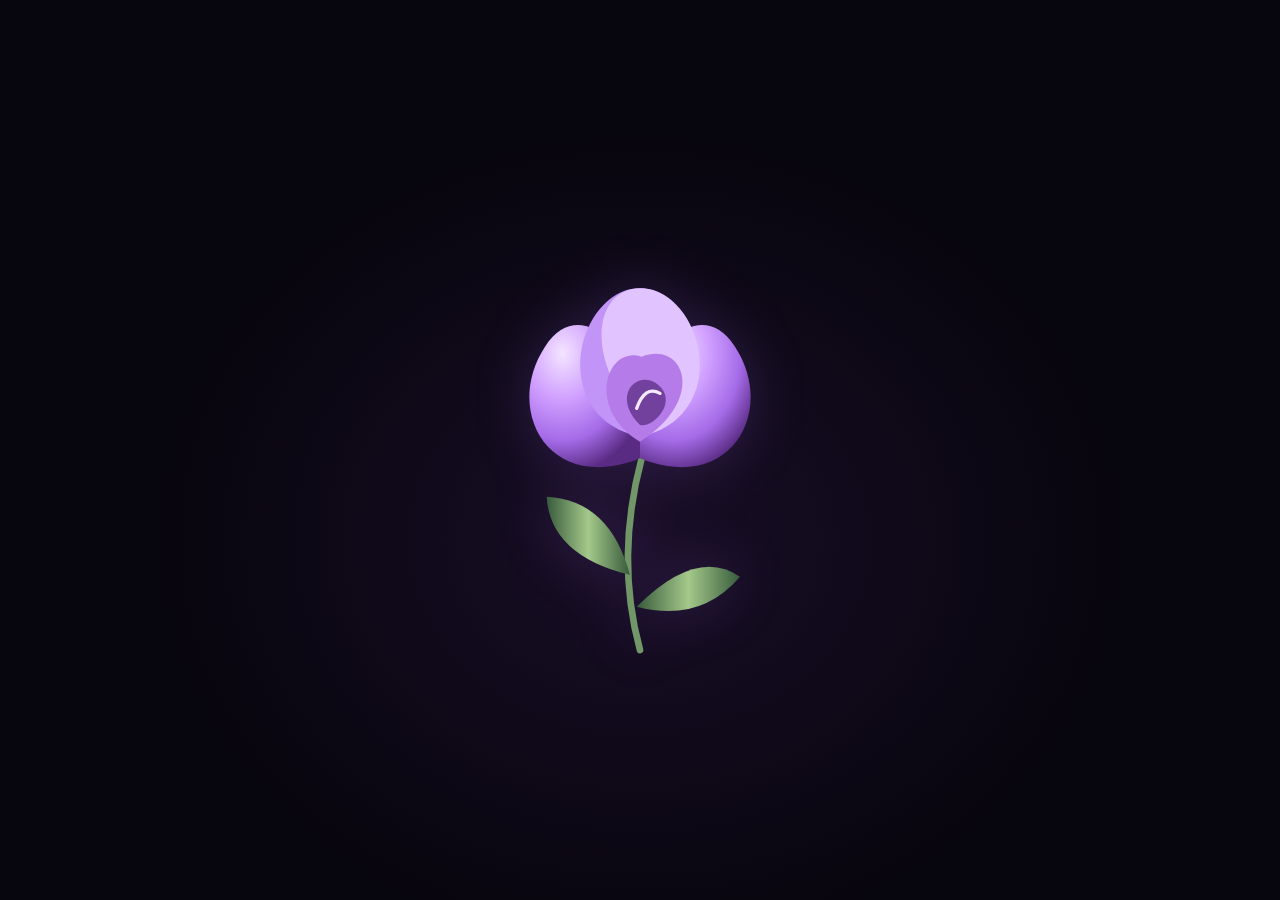
==== commit 2c561585: "Rediseñar el sitio en dos páginas" ====
--- a/index.html
+++ b/index.html
@@ -1,41 +1,89 @@
-<!doctype html>
+<!DOCTYPE html>
 <html lang="es">
 <head>
   <meta charset="UTF-8">
-  <meta name="viewport" content="width=device-width, initial-scale=1.0">
-  <meta name="theme-color" content="#0b1020">
-  <title>Un jardín para ti · inicio</title>
-  <link rel="preconnect" href="https://fonts.googleapis.com">
-  <link rel="preconnect" href="https://fonts.gstatic.com" crossorigin>
-  <link href="https://fonts.googleapis.com/css2?family=Caveat:wght@400;500;600;700&family=DM+Sans:wght@400;500;600;700&display=swap" rel="stylesheet">
-  <link rel="stylesheet" href="common.css">
-  <link rel="stylesheet" href="inicio.css">
-  <script src="inicio.js" defer></script>
+  <meta name="viewport" content="width=device-width, initial-scale=1.0, viewport-fit=cover">
+  <meta name="theme-color" content="#07050d">
+  <title>Una flor para ti</title>
+  <link rel="stylesheet" href="style.css">
+  <script src="script.js" defer></script>
 </head>
-<body class="scene-1 flower-cover">
-  <div class="night-sky" aria-hidden="true"><i></i><i></i><i></i><i></i><i></i><i></i><i></i><i></i></div>
-  <div id="petals" aria-hidden="true"></div>
-  <audio id="music" loop preload="none"><source src="music.mp3" type="audio/mpeg"></audio>
+<body>
   <main>
-<section class="page active flower-intro" id="page1">
-      <div class="intro-only" aria-label="Una flor abierta. Tócala para continuar.">
-        <button class="opening-flower" id="openingFlower" aria-label="Tocar la flor para dejar caer sus pétalos" aria-pressed="false">
-          <span class="flower-aura"></span>
-          <span class="petal-piece petal-top"></span>
-          <span class="petal-piece petal-upper-right"></span>
-          <span class="petal-piece petal-right-mid"></span>
-          <span class="petal-piece petal-lower-right"></span>
-          <span class="petal-piece petal-lower-left-mid"></span>
-          <span class="petal-piece petal-bottom"></span>
-          <span class="petal-piece petal-lower-left"></span>
-          <span class="petal-piece petal-upper-left"></span>
-          <span class="flower-heart"><i></i></span>
+    <!-- La portada conserva la flor de la base, quieta y centrada. -->
+    <section id="inicio" class="pantalla activa" aria-label="Una flor para ti">
+      <button id="florInicial" class="flor-inicial" aria-label="Entrar al jardín">
+        <svg viewBox="0 0 200 300" class="rosa" aria-hidden="true">
+          <defs>
+            <radialGradient id="lila" cx="30%" cy="20%" r="85%">
+              <stop offset="0%" stop-color="#f4e4ff"/>
+              <stop offset="38%" stop-color="#d0a0ff"/>
+              <stop offset="72%" stop-color="#a56be8"/>
+              <stop offset="100%" stop-color="#592b83"/>
+            </radialGradient>
+            <linearGradient id="tallo" x2="1">
+              <stop stop-color="#385b3c"/>
+              <stop offset=".5" stop-color="#a4c98a"/>
+              <stop offset="1" stop-color="#385b3c"/>
+            </linearGradient>
+          </defs>
+          <path class="tallo" d="M100 270 Q85 215 101 155"/>
+          <path class="hoja" d="M94 225 Q46 213 44 178 Q82 180 94 225Z"/>
+          <path class="hoja" d="M98 244 Q134 208 160 226 Q136 254 98 244Z"/>
+          <g class="corola">
+            <path class="petalo" d="M100 155 C45 177 18 126 43 88 C60 62 83 79 100 104Z" fill="url(#lila)"/>
+            <path class="petalo" d="M100 155 C155 177 182 126 157 88 C140 62 117 79 100 104Z" fill="url(#lila)"/>
+            <path class="petalo" d="M100 142 C48 131 59 65 92 54 C119 47 133 76 115 111Z" fill="#c394f8"/>
+            <path class="petalo" d="M100 142 C152 131 141 65 108 54 C81 47 67 76 85 111Z" fill="#e1c4ff"/>
+            <path class="petalo" d="M100 145 C67 125 80 87 101 94 C126 84 141 119 100 145Z" fill="#b47be9"/>
+            <path class="petalo" d="M100 135 C82 117 99 101 111 111 C123 121 108 137 100 135Z" fill="#71419d"/>
+            <path d="M98 125 Q103 111 112 116" stroke="#f5e8ff" stroke-width="2" fill="none" stroke-linecap="round"/>
+          </g>
+        </svg>
+      </button>
+    </section>
+
+    <!-- Cuatro flores con mensajes entre un jardín de flores decorativas. -->
+    <section id="regalo" class="pantalla" aria-label="Jardín de mensajes" aria-hidden="true" inert>
+      <div class="luz-jardin" aria-hidden="true"></div>
+      <p id="invitacion" class="invitacion" tabindex="-1">
+        Cada flor guarda algo para ti.
+        <span>Toca una de las cuatro flores luminosas</span>
+      </p>
+
+      <div id="ramo" class="jardin">
+        <svg id="tallosJardin" class="tallos-jardin" viewBox="0 0 1000 720" preserveAspectRatio="none" aria-hidden="true"></svg>
+        <div id="floresDecorativas" class="flores-decorativas" aria-hidden="true"></div>
+
+        <button class="flor-principal flor-uno" data-mensaje="0" aria-label="Abrir mensaje: un detalle para ti" aria-haspopup="dialog">
+          <span class="flor-visual" aria-hidden="true"></span>
+          <span class="flor-nombre">Un detalle</span>
         </button>
+        <button class="flor-principal flor-dos" data-mensaje="1" aria-label="Abrir mensaje: lo que quería decirte" aria-haspopup="dialog">
+          <span class="flor-visual" aria-hidden="true"></span>
+          <span class="flor-nombre">Para ti</span>
+        </button>
+        <button class="flor-principal flor-tres" data-mensaje="2" aria-label="Abrir mensaje: un deseo" aria-haspopup="dialog">
+          <span class="flor-visual" aria-hidden="true"></span>
+          <span class="flor-nombre">Un deseo</span>
+        </button>
+        <button class="flor-principal flor-cuatro" data-mensaje="3" aria-label="Abrir mensaje: con cariño" aria-haspopup="dialog">
+          <span class="flor-visual" aria-hidden="true"></span>
+          <span class="flor-nombre">Con cariño</span>
+        </button>
+        <div class="suelo" aria-hidden="true"></div>
       </div>
+      <button id="volver" class="volver">↶ Volver a la flor</button>
     </section>
   </main>
-  <div class="garden-floor" id="gardenFloor" aria-hidden="true"></div>
 
+  <dialog id="mensajeModal" class="mensaje-modal" aria-labelledby="tituloMensaje" aria-describedby="textoMensaje">
+    <button id="cerrarMensaje" class="cerrar-mensaje" aria-label="Cerrar mensaje">×</button>
+    <span class="detalle-mensaje" aria-hidden="true">❀</span>
+    <p id="etiquetaMensaje" class="etiqueta"></p>
+    <h1 id="tituloMensaje"></h1>
+    <p id="textoMensaje" class="texto-mensaje"></p>
+    <button id="guardarMensaje" class="guardar-mensaje">Volver al jardín ♡</button>
+  </dialog>
 </body>
 </html>
-
--- a/style.css
+++ b/style.css
@@ -0,0 +1,266 @@
+@import url('https://fonts.googleapis.com/css2?family=DM+Sans:wght@400;500&family=Playfair+Display:ital,wght@0,400;0,500;1,400&display=swap');
+
+:root {
+  color-scheme: dark;
+  --fondo: #07050d;
+  --lila: #c99aff;
+  --texto: #f5eafc;
+  --transicion: 1200ms;
+}
+
+* { box-sizing: border-box; }
+html, body { margin: 0; min-height: 100%; }
+body {
+  overflow: hidden;
+  background: var(--fondo);
+  color: var(--texto);
+  font-family: "DM Sans", sans-serif;
+}
+button { font: inherit; cursor: pointer; -webkit-tap-highlight-color: transparent; }
+button:focus-visible { outline: 2px solid #ead5ff; outline-offset: 5px; }
+
+/* Las dos pantallas comparten un fondo para que el fundido sea continuo. */
+.pantalla {
+  position: fixed;
+  inset: 0;
+  display: grid;
+  place-items: center;
+  overflow: hidden;
+  background: radial-gradient(ellipse at 50% 60%, #7039a42b, transparent 55%), var(--fondo);
+  opacity: 0;
+  visibility: hidden;
+  pointer-events: none;
+  transform: translateY(12px) scale(1.012);
+  transition:
+    opacity var(--transicion) cubic-bezier(.22, .61, .36, 1),
+    transform var(--transicion) cubic-bezier(.22, .61, .36, 1),
+    visibility 0s linear var(--transicion);
+}
+.pantalla.activa {
+  opacity: 1;
+  visibility: visible;
+  pointer-events: auto;
+  transform: none;
+  transition-delay: 0s;
+}
+.pantalla[inert] { pointer-events: none; }
+
+/* La flor inicial conserva su tamaño y permanece quieta. */
+.flor-inicial {
+  width: min(90vw, 390px);
+  height: min(80svh, 500px);
+  padding: 0;
+  border: 0;
+  border-radius: 24px;
+  background: transparent;
+  filter: drop-shadow(0 0 28px #ab6fff33);
+}
+.rosa { width: 100%; height: 100%; overflow: visible; }
+.tallo { fill: none; stroke: #719769; stroke-width: 4; stroke-linecap: round; }
+.hoja { fill: url(#tallo); }
+.petalo { transition: filter .3s; }
+.flor-inicial:hover .petalo { filter: brightness(1.1); }
+.petalo-caido {
+  position: fixed;
+  z-index: 10;
+  width: 9px;
+  height: 17px;
+  border-radius: 90% 8% 85% 12%;
+  background: linear-gradient(135deg, #f3e3ff, #c99aff 45%, #7743b0);
+  pointer-events: none;
+}
+
+/* Jardín: tallos del fondo, flores pequeñas y cuatro flores protagonistas. */
+.luz-jardin {
+  position: absolute;
+  inset: 18% 5% 0;
+  pointer-events: none;
+  background: radial-gradient(ellipse at 50% 80%, #9468ba1b, transparent 65%);
+}
+.invitacion {
+  position: absolute;
+  top: max(6svh, env(safe-area-inset-top));
+  z-index: 4;
+  margin: 0;
+  padding: 0 24px;
+  text-align: center;
+  color: #eddcf9;
+  font: 400 clamp(20px, 2.3vw, 29px)/1.4 "Playfair Display", serif;
+  outline: none;
+}
+.invitacion span {
+  display: block;
+  margin-top: 10px;
+  color: #a294ad;
+  font: 400 11px/1.5 "DM Sans", sans-serif;
+  letter-spacing: .06em;
+}
+.jardin {
+  position: absolute;
+  bottom: 0;
+  width: min(100%, 1180px);
+  height: 79svh;
+  min-height: 270px;
+}
+.tallos-jardin, .flores-decorativas { position: absolute; inset: 0; width: 100%; height: 100%; pointer-events: none; }
+.tallos-jardin { overflow: visible; }
+.tallo-jardin { fill: none; stroke-linecap: round; }
+.planta { opacity: 0; }
+.jardin.florecido .planta { animation: aparecer-planta 1.6s var(--espera) both; }
+.flor-decorativa {
+  position: absolute;
+  left: var(--x);
+  top: var(--y);
+  width: var(--tamano);
+  aspect-ratio: 1.2;
+  opacity: 0;
+  transform: translate(-50%, -50%) scale(.8) rotate(var(--giro));
+  filter: saturate(.65) brightness(.76);
+}
+.flor-decorativa svg { display: block; width: 100%; height: 100%; overflow: visible; }
+.jardin.florecido .flor-decorativa { animation: abrir-fondo 1.5s var(--espera) both; }
+.suelo {
+  position: absolute;
+  inset: auto -8% -40px;
+  height: 165px;
+  border-radius: 50% 50% 0 0;
+  pointer-events: none;
+  background: radial-gradient(ellipse, #14221bdb, #090d0bde 50%, transparent 72%);
+}
+.flor-principal {
+  position: absolute;
+  z-index: 3;
+  left: var(--x);
+  top: var(--y);
+  width: clamp(125px, 15vw, 170px);
+  aspect-ratio: 1.2;
+  border: 0;
+  padding: 0;
+  border-radius: 45%;
+  background: transparent;
+  transform: translate(-50%, -50%);
+  opacity: 0;
+  touch-action: manipulation;
+}
+.flor-uno { --x: 20%; --y: 38%; --espera: .28s; }
+.flor-dos { --x: 40%; --y: 21%; --espera: .48s; }
+.flor-tres { --x: 61%; --y: 27%; --espera: .68s; }
+.flor-cuatro { --x: 81%; --y: 43%; --espera: .88s; }
+.jardin.florecido .flor-principal { animation: abrir-principal 1.45s var(--espera) both; }
+.flor-visual {
+  display: block;
+  width: 100%;
+  height: 100%;
+  filter: drop-shadow(0 0 16px #c897ff4d);
+  transition: transform .4s, filter .4s;
+}
+.flor-visual svg { display: block; width: 100%; height: 100%; overflow: visible; }
+.flor-principal:hover .flor-visual,
+.flor-principal:focus-visible .flor-visual {
+  transform: translateY(-4px) scale(1.06);
+  filter: drop-shadow(0 0 22px #d5aeff88);
+}
+.flor-nombre {
+  position: absolute;
+  top: calc(100% - 3px);
+  left: 50%;
+  width: max-content;
+  transform: translateX(-50%);
+  padding: 4px 8px;
+  border-radius: 12px;
+  color: #e0c8f5;
+  background: #0c0712b5;
+  font-size: 10px;
+  letter-spacing: .04em;
+}
+.flor-principal.leida .flor-nombre::after { content: " · ♡"; color: #d1addd; }
+.volver {
+  position: absolute;
+  bottom: max(21px, env(safe-area-inset-bottom));
+  z-index: 4;
+  min-height: 44px;
+  padding: 10px 18px;
+  border: 1px solid #cda4ff38;
+  border-radius: 99px;
+  background: #0a070fba;
+  color: #c7b5d7;
+  font-size: 11px;
+}
+.volver:hover { background: #ae70ff20; }
+
+/* Solo el mensaje elegido aparece sobre el jardín. */
+.mensaje-modal {
+  position: fixed;
+  width: min(440px, calc(100vw - 32px));
+  max-height: calc(100dvh - 40px);
+  margin: auto;
+  overflow-y: auto;
+  border: 1px solid #dbc4f04d;
+  border-radius: 24px;
+  padding: 36px 30px 28px;
+  background: radial-gradient(ellipse at top, #30203d, #140e1d 75%);
+  box-shadow: 0 24px 90px #0009;
+  color: var(--texto);
+  text-align: center;
+}
+.mensaje-modal[open] { animation: mostrar-nota .35s ease both; }
+.mensaje-modal::backdrop { background: #030109b5; backdrop-filter: blur(7px); }
+.cerrar-mensaje {
+  position: absolute;
+  top: 7px;
+  right: 7px;
+  width: 44px;
+  height: 44px;
+  border: 0;
+  border-radius: 50%;
+  background: transparent;
+  color: #c8b9d8;
+  font-size: 27px;
+}
+.detalle-mensaje { display: block; margin-bottom: 14px; color: #cfaff0; font-size: 36px; }
+.etiqueta { margin: 0 0 13px; color: #cbb0e1; font-size: 9px; letter-spacing: .17em; }
+.mensaje-modal h1 { margin: 0 0 16px; font: 400 clamp(25px, 6vw, 32px)/1.25 "Playfair Display", serif; }
+.texto-mensaje { margin: 0; color: #ddd0e7; font-size: 14px; line-height: 1.85; }
+.guardar-mensaje { margin-top: 24px; min-height: 44px; border: 1px solid #d4b5ed55; border-radius: 24px; padding: 10px 17px; background: #b78ed41a; color: #ead6fa; font-size: 12px; }
+
+@keyframes aparecer-planta {
+  from { opacity: 0; transform: translateY(20px); }
+  to { opacity: 1; transform: translateY(0); }
+}
+@keyframes abrir-fondo {
+  from { opacity: 0; transform: translate(-50%, calc(-50% + 18px)) scale(.8) rotate(var(--giro)); }
+  to { opacity: var(--opacidad); transform: translate(-50%, -50%) scale(1) rotate(var(--giro)); }
+}
+@keyframes abrir-principal {
+  from { opacity: 0; transform: translate(-50%, calc(-50% + 16px)) scale(.88); }
+  to { opacity: 1; transform: translate(-50%, -50%) scale(1); }
+}
+@keyframes mostrar-nota {
+  from { opacity: 0; transform: translateY(10px) scale(.98); }
+  to { opacity: 1; transform: none; }
+}
+
+@media (max-width: 600px) {
+  .invitacion { top: 6svh; font-size: 22px; }
+  .invitacion span { max-width: 260px; margin: 8px auto 0; font-size: 10px; }
+  .jardin { height: 80svh; }
+  .flor-principal { width: clamp(105px, 29vw, 143px); }
+  .flor-uno { --x: 26%; --y: 21%; }
+  .flor-dos { --x: 73%; --y: 31%; }
+  .flor-tres { --x: 28%; --y: 49%; }
+  .flor-cuatro { --x: 73%; --y: 60%; }
+  .flor-decorativa { width: calc(var(--tamano) * .72); }
+  .flor-nombre { font-size: 10px; }
+  .mensaje-modal { padding: 34px 23px 25px; }
+}
+@media (max-height: 480px) and (orientation: landscape) {
+  .invitacion { top: 15px; font-size: 18px; }
+  .invitacion span { margin-top: 3px; }
+  .jardin { height: 74svh; min-height: 0; }
+  .flor-principal { width: 92px; }
+  .volver { bottom: 8px; min-height: 34px; padding: 5px 14px; }
+}
+@media (prefers-reduced-motion: reduce) {
+  :root { --transicion: 0ms; }
+  *, *::before, *::after { animation-duration: 1ms !important; animation-delay: 0ms !important; transition-duration: 0ms !important; }
+}
